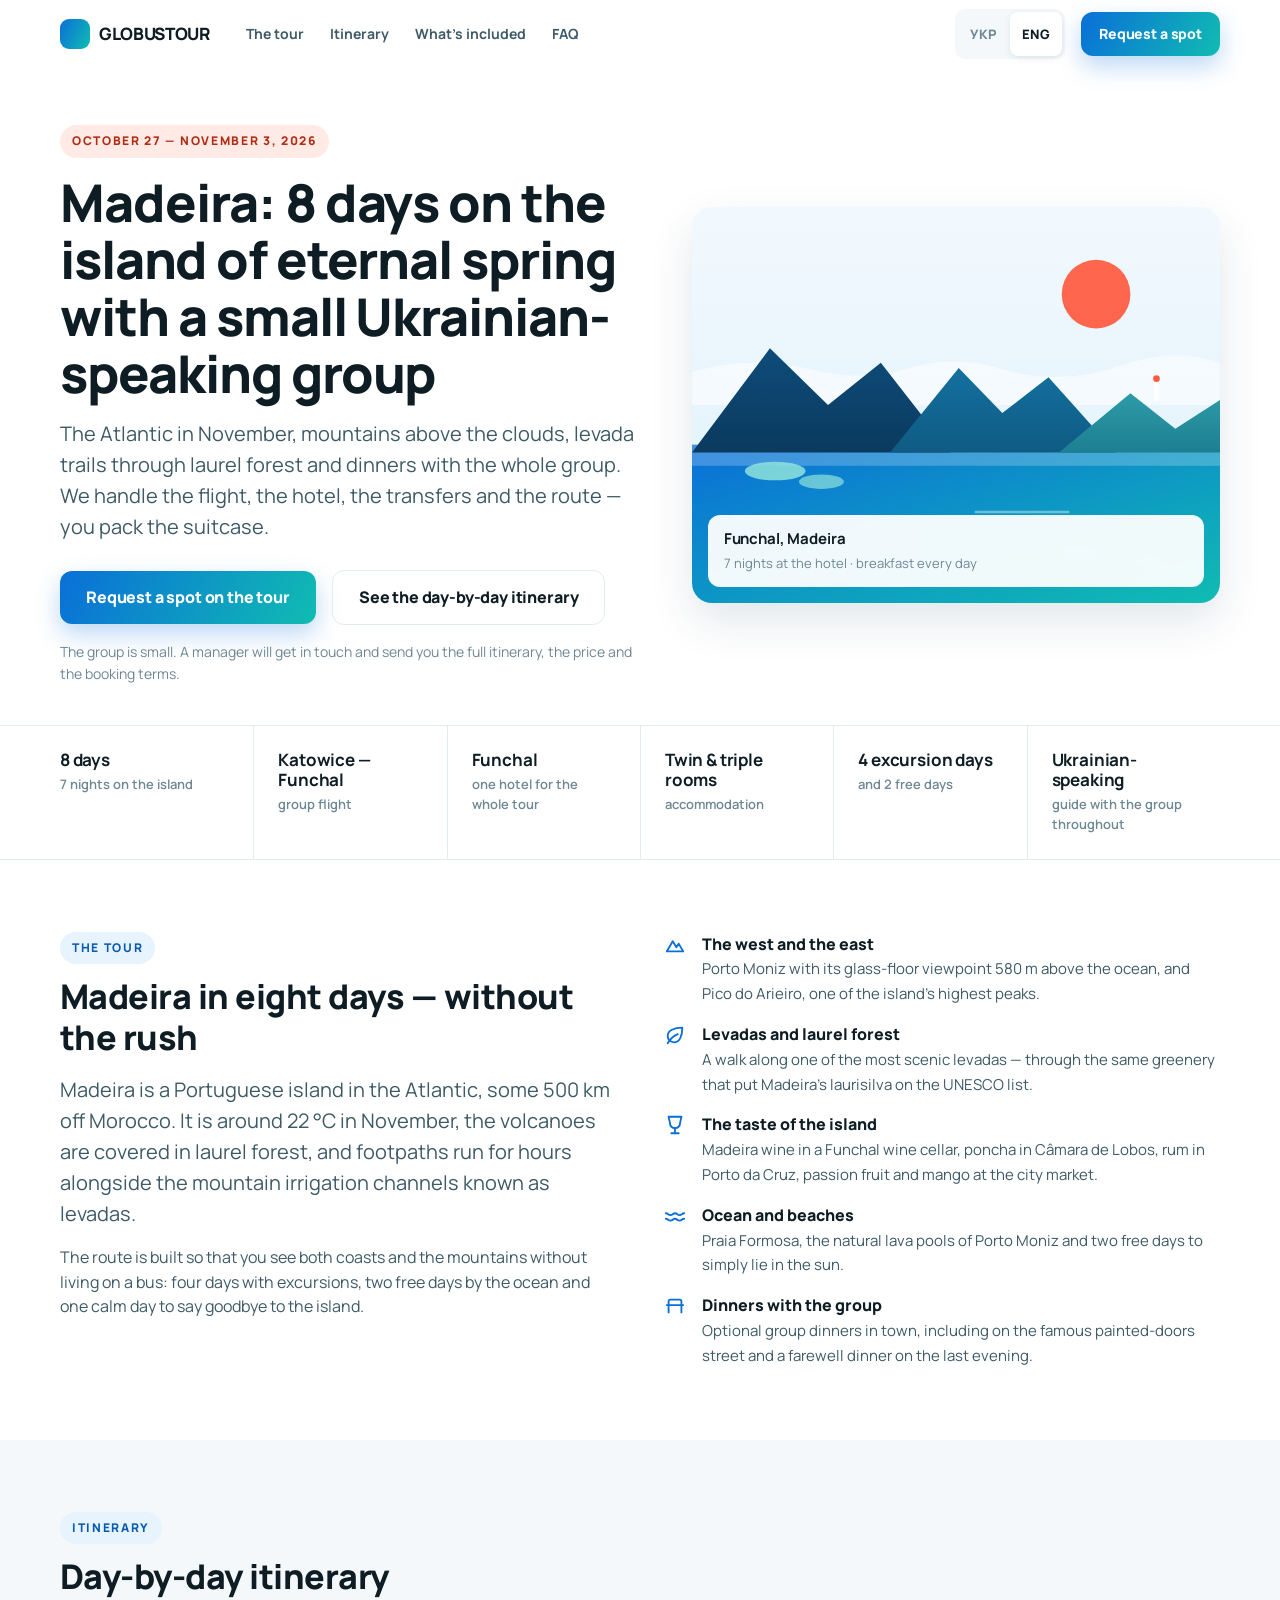
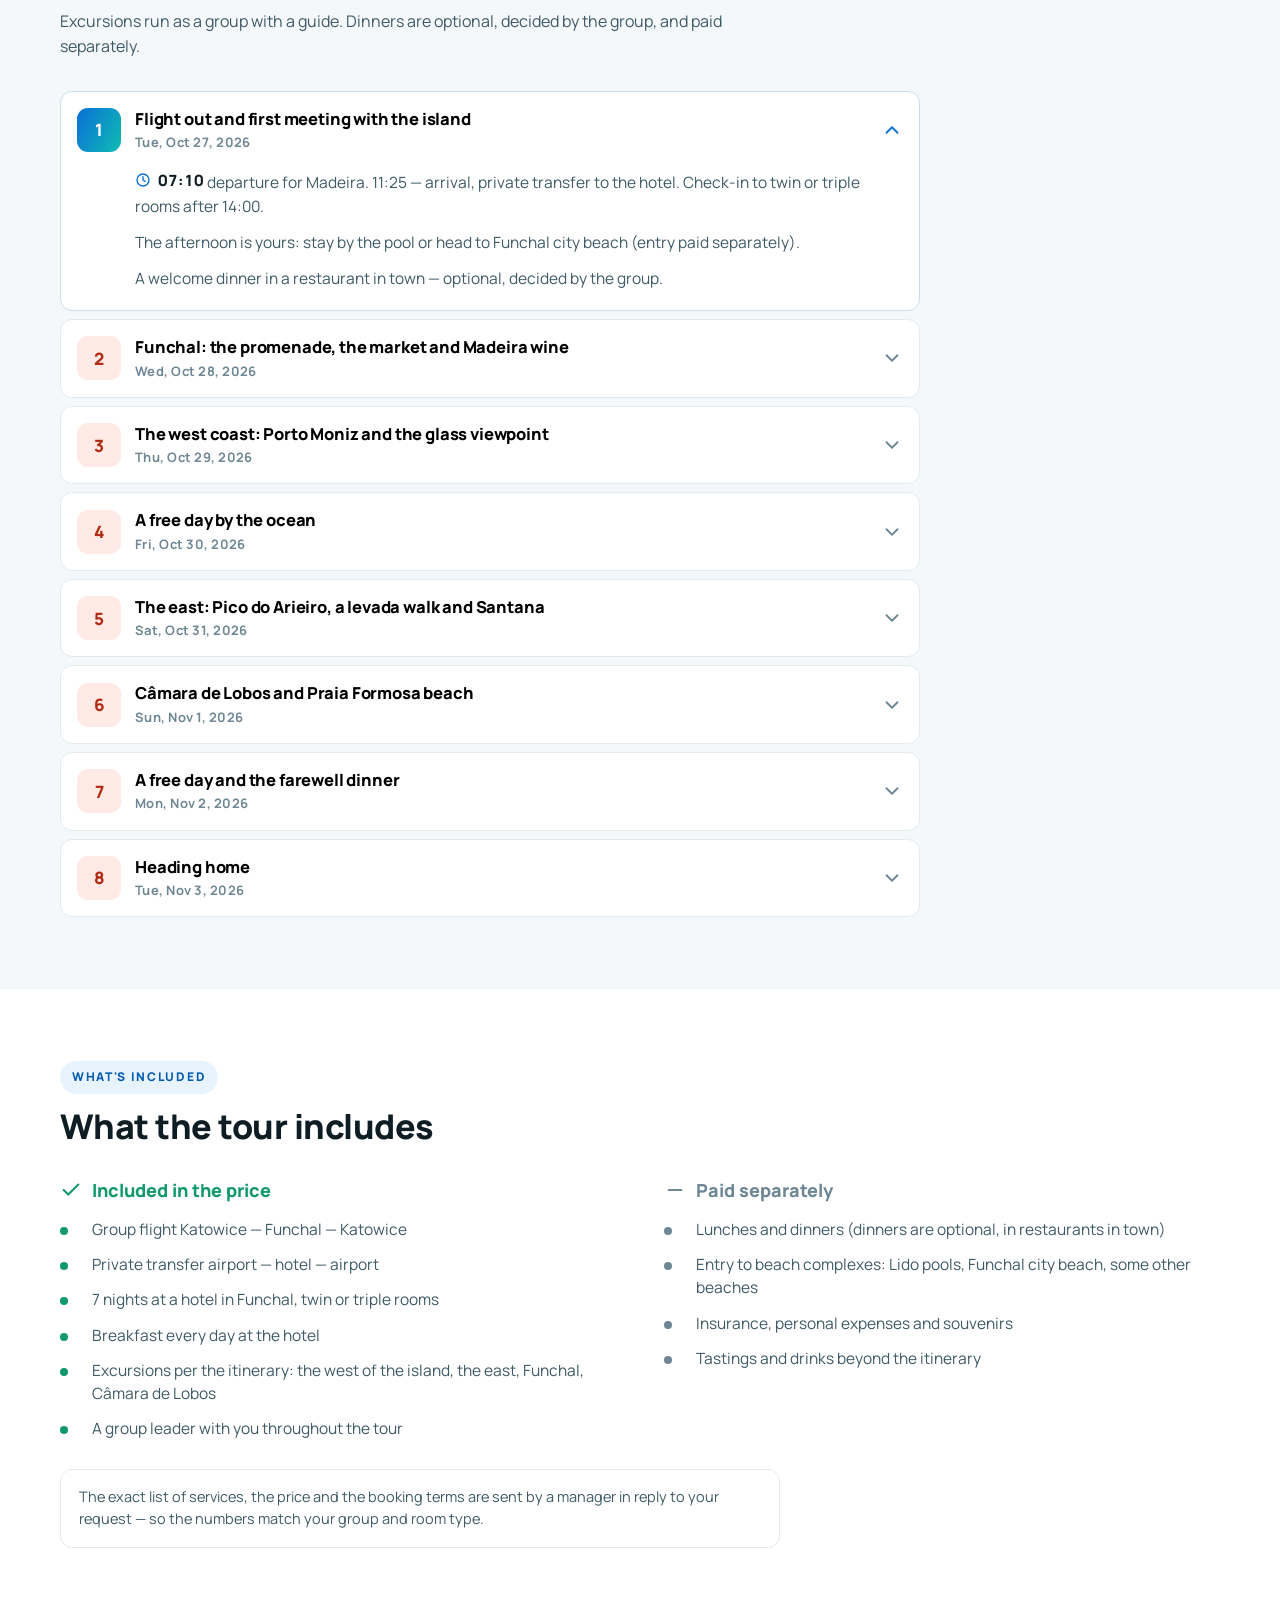
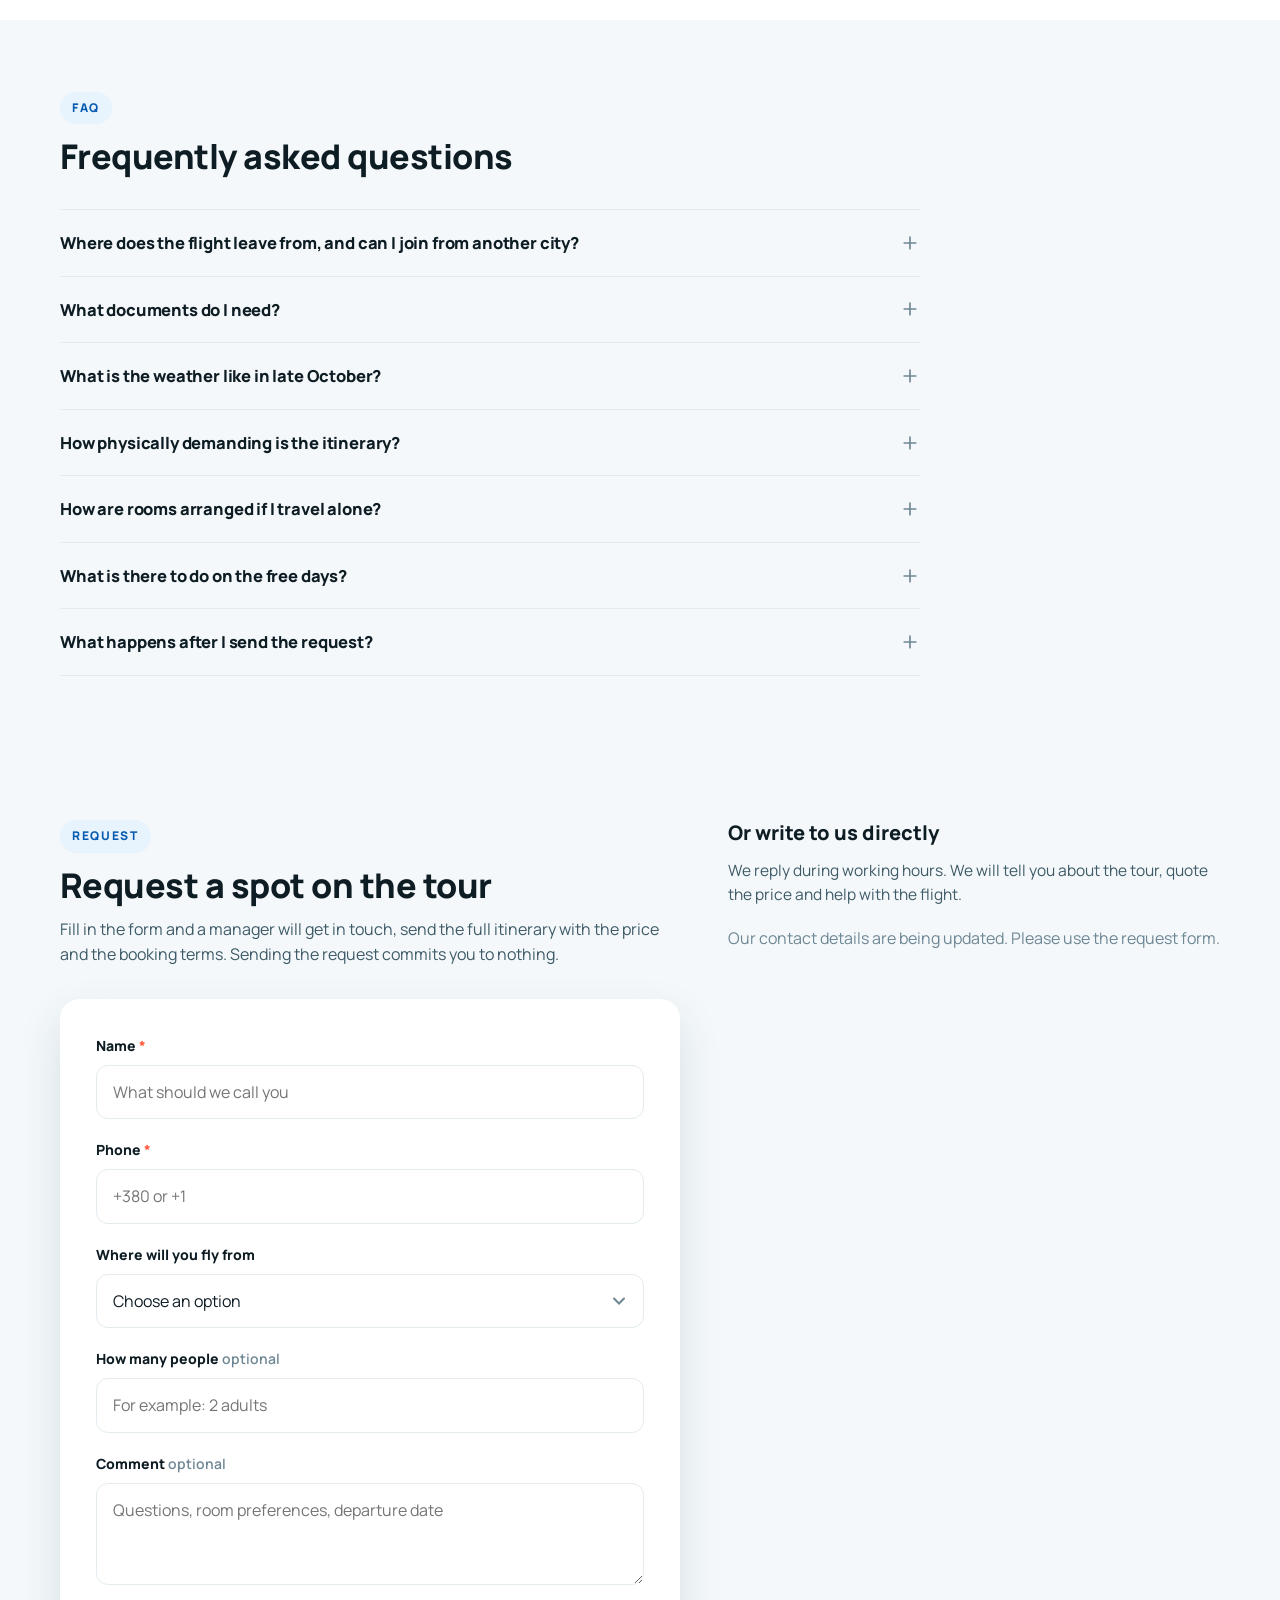
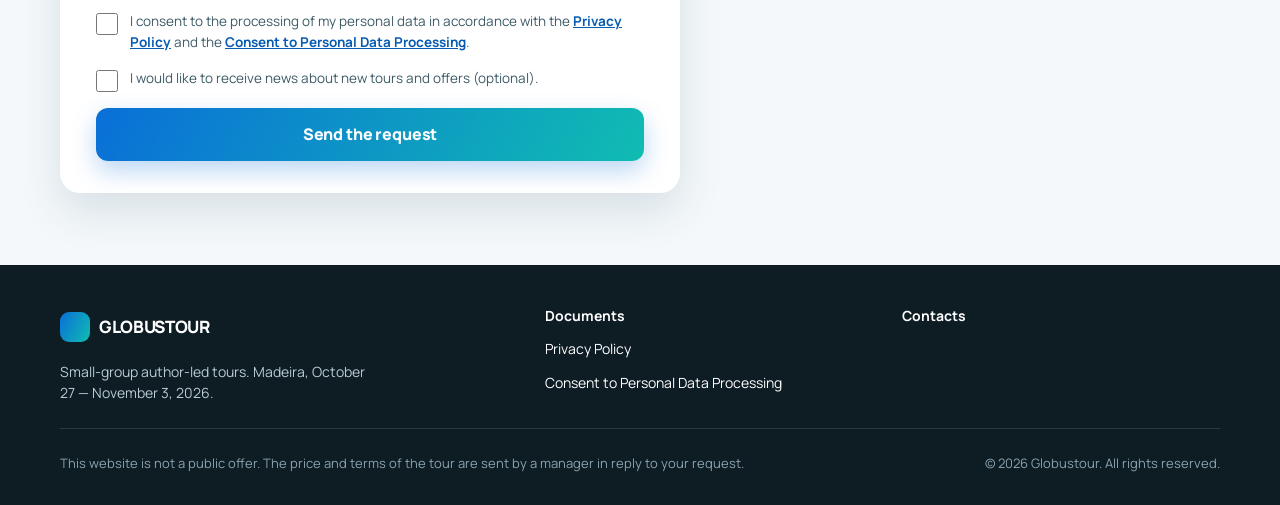
==== madeira/index.html @ 5fdd45e5 "Сайт авторського туру на Мадейру 27.10–03.11.2026 Двомовний лендинг (укр/англ) для аудиторії України" ====
<!DOCTYPE html>
<html lang="uk">
<head>
<meta charset="UTF-8">
<meta name="viewport" content="width=device-width, initial-scale=1, viewport-fit=cover">
<title>Авторський тур на Мадейру · 27 жовтня — 3 листопада 2026 · Globustour</title>
<meta name="description" id="metaDesc" content="Вісім днів на Мадейрі з невеликою українською групою: Фуншал, Порту-Моніш, Пік Арейро, левади, океан і дегустації. Виліт з Катовіце 27.10.2026.">
<link rel="icon" href="data:image/svg+xml,%3Csvg xmlns='http://www.w3.org/2000/svg' viewBox='0 0 32 32'%3E%3Cdefs%3E%3ClinearGradient id='g' x1='0' y1='0' x2='1' y2='1'%3E%3Cstop offset='0' stop-color='%230A6FD8'/%3E%3Cstop offset='1' stop-color='%2310BCB2'/%3E%3C/linearGradient%3E%3C/defs%3E%3Crect width='32' height='32' rx='9' fill='url(%23g)'/%3E%3C/svg%3E">
<meta name="theme-color" content="#FFFFFF">
<meta property="og:type" content="website">
<meta property="og:title" id="ogTitle" content="Авторський тур на Мадейру · 27 жовтня — 3 листопада 2026">
<meta property="og:description" id="ogDesc" content="Вісім днів на Мадейрі з невеликою українською групою. Виліт з Катовіце 27.10.2026.">
<link rel="alternate" hreflang="uk" href="./?lang=ua">
<link rel="alternate" hreflang="en" href="./?lang=en">
<link rel="preconnect" href="https://fonts.googleapis.com">
<link rel="preconnect" href="https://fonts.gstatic.com" crossorigin>
<link href="https://fonts.googleapis.com/css2?family=Manrope:wght@500;700;800&display=swap" rel="stylesheet">
<link rel="stylesheet" href="styles.css">
</head>
<body>

<!-- ======================= Шапка ======================= -->
<header class="hdr" id="hdr">
  <div class="wrap hdr__in">
    <a class="brand" href="#top"><span class="brand__mark" aria-hidden="true"></span>GLOBUSTOUR</a>
    <nav class="hdr__nav" aria-label="Розділи сторінки">
      <a href="#about"    data-i18n="nav.about">Про тур</a>
      <a href="#program"  data-i18n="nav.program">Програма</a>
      <a href="#includes" data-i18n="nav.includes">Що входить</a>
      <a href="#reviews"  data-i18n="nav.reviews" id="navReviews">Відгуки</a>
      <a href="#faq"      data-i18n="nav.faq">Питання</a>
    </nav>
    <span class="hdr__sp"></span>
    <div class="lang" role="group" aria-label="Мова / Language">
      <button type="button" data-lang="ua" aria-pressed="true">УКР</button>
      <button type="button" data-lang="en" aria-pressed="false">ENG</button>
    </div>
    <a class="btn btn--primary btn--sm" href="#form" data-i18n="navCta">Залишити заявку</a>
  </div>
</header>

<main id="top">

<!-- ======================= Перший екран ======================= -->
<section class="hero">
  <div class="wrap hero__grid">
    <div>
      <span class="eyebrow eyebrow--accent" data-i18n="heroBadge">27 жовтня — 3 листопада 2026</span>
      <h1 data-i18n="heroTitle">Мадейра: 8 днів на острові вічної весни з невеликою українською групою</h1>
      <p class="lead" data-i18n="heroLead">Океан у листопаді, гори над хмарами, левади в лавровому лісі й вечері всією групою.</p>
      <div class="hero__cta">
        <a class="btn btn--primary" href="#form" data-i18n="heroCta">Залишити заявку на тур</a>
        <a class="btn btn--ghost" href="#program" data-i18n="heroCta2">Подивитися програму по днях</a>
      </div>
      <p class="hero__note" data-i18n="heroNote">Група невелика.</p>
    </div>

    <figure class="card-art" id="heroArt">
      <!-- Ілюстрація узбережжя. Заміниться на фото, щойно у content.js
           впишете photos.hero -->
      <svg viewBox="0 0 800 600" role="img" aria-label="Узбережжя Мадейри">
        <defs>
          <linearGradient id="sky" x1="0" y1="0" x2="0" y2="1">
            <stop offset="0%"  stop-color="#F2F9FE"/><stop offset="100%" stop-color="#DDF0FA"/>
          </linearGradient>
          <linearGradient id="sea" x1="0" y1="0" x2="1" y2="1">
            <stop offset="0%"  stop-color="#0A6FD8"/><stop offset="100%" stop-color="#10BCB2"/>
          </linearGradient>
          <linearGradient id="cliffA" x1="0" y1="0" x2="0" y2="1">
            <stop offset="0%" stop-color="#0E4C7A"/><stop offset="100%" stop-color="#0B3A5E"/>
          </linearGradient>
          <linearGradient id="cliffB" x1="0" y1="0" x2="0" y2="1">
            <stop offset="0%" stop-color="#14709E"/><stop offset="100%" stop-color="#0F5B84"/>
          </linearGradient>
          <linearGradient id="cliffC" x1="0" y1="0" x2="0" y2="1">
            <stop offset="0%" stop-color="#2E9BA8"/><stop offset="100%" stop-color="#1D7F92"/>
          </linearGradient>
        </defs>

        <rect width="800" height="600" fill="url(#sky)"/>
        <circle cx="612" cy="132" r="52" fill="#FF5B3E" opacity=".92"/>

        <!-- шари хмар -->
        <path d="M0 250 q90 -26 180 -4 q80 20 150 -2 q70 -22 140 2 q90 26 180 -6 q80 -28 150 -4 V300 H0Z" fill="#FFFFFF" opacity=".55"/>

        <!-- океан -->
        <rect y="360" width="800" height="240" fill="url(#sea)"/>
        <path d="M0 360 q100 -14 200 0 q100 14 200 0 q100 -14 200 0 q100 14 200 0 V392 H0Z" fill="#FFFFFF" opacity=".22"/>
        <path d="M60 470 h120 M240 508 h96 M430 462 h140 M560 530 h150 M120 552 h110"
              stroke="#FFFFFF" stroke-opacity=".38" stroke-width="4" stroke-linecap="round"/>

        <!-- скелі -->
        <path d="M0 372 L118 214 L206 300 L286 236 L392 372 Z" fill="url(#cliffA)"/>
        <path d="M300 372 L404 244 L470 312 L540 258 L642 372 Z" fill="url(#cliffB)"/>
        <path d="M556 372 L664 282 L732 336 L800 292 L800 372 Z" fill="url(#cliffC)"/>

        <!-- лавові басейни біля берега -->
        <ellipse cx="126" cy="400" rx="46" ry="14" fill="#8FE3DC" opacity=".85"/>
        <ellipse cx="196" cy="416" rx="34" ry="11" fill="#8FE3DC" opacity=".7"/>
        <!-- маяк на мисі -->
        <rect x="700" y="264" width="7" height="30" rx="3" fill="#FFFFFF" opacity=".92"/>
        <circle cx="703.5" cy="260" r="5" fill="#FF5B3E"/>
      </svg>
      <figcaption class="card-art__tag">
        <b data-i18n="heroTagT">Фуншал, Мадейра</b>
        <span data-i18n="heroTagS">7 ночей у готелі · сніданки щодня</span>
      </figcaption>
    </figure>
  </div>

  <!-- смуга фактів -->
  <div class="facts">
    <div class="wrap facts__in" id="facts"></div>
  </div>
</section>

<!-- ======================= Про тур ======================= -->
<section class="section" id="about">
  <div class="wrap about__grid">
    <div>
      <span class="eyebrow" data-i18n="nav.about">Про тур</span>
      <h2 style="margin-top:12px" data-i18n="aboutTitle">Мадейра за вісім днів</h2>
      <p class="lead" style="margin-top:16px" data-i18n="aboutText1"></p>
      <p style="color:var(--ink-2)" data-i18n="aboutText2"></p>
    </div>
    <ul class="about__list" id="aboutPoints"></ul>
  </div>
</section>

<!-- ======================= Програма ======================= -->
<section class="section section--soft" id="program">
  <div class="wrap">
    <div class="sec-head">
      <span class="eyebrow" data-i18n="nav.program">Програма</span>
      <h2 data-i18n="programTitle">Програма по днях</h2>
      <p data-i18n="programLead"></p>
    </div>
    <div class="days" id="days"></div>
  </div>
</section>

<!-- ======================= Що входить ======================= -->
<section class="section" id="includes">
  <div class="wrap">
    <div class="sec-head">
      <span class="eyebrow" data-i18n="nav.includes">Що входить</span>
      <h2 data-i18n="inclTitle">Що входить у тур</h2>
    </div>
    <div class="incl">
      <div class="incl--yes">
        <h3>
          <svg viewBox="0 0 24 24" fill="none" stroke="currentColor" stroke-width="2.2" stroke-linecap="round" stroke-linejoin="round" aria-hidden="true"><path d="M20 6L9 17l-5-5"/></svg>
          <span data-i18n="inclYes">Входить у вартість</span>
        </h3>
        <ul id="inclYes"></ul>
      </div>
      <div class="incl--no">
        <h3>
          <svg viewBox="0 0 24 24" fill="none" stroke="currentColor" stroke-width="2.2" stroke-linecap="round" aria-hidden="true"><path d="M5 12h14"/></svg>
          <span data-i18n="inclNo">Оплачується окремо</span>
        </h3>
        <ul id="inclNo"></ul>
      </div>
    </div>
    <p class="incl__note" data-i18n="inclNote"></p>
  </div>
</section>

<!-- ======================= Автор туру ======================= -->
<section class="section section--soft" id="host" hidden>
  <div class="wrap">
    <div class="sec-head"><h2 data-i18n="hostTitle">Хто веде тур</h2></div>
    <div class="host">
      <div id="hostAva" class="host__ava" aria-hidden="true"></div>
      <div>
        <blockquote id="hostQuote"></blockquote>
        <cite id="hostWho"></cite>
      </div>
    </div>
  </div>
</section>

<!-- ======================= Відгуки ======================= -->
<section class="section" id="reviews" hidden>
  <div class="wrap">
    <div class="sec-head">
      <span class="eyebrow" data-i18n="nav.reviews">Відгуки</span>
      <h2 data-i18n="reviewsTitle">Що кажуть наші туристи</h2>
      <p data-i18n="reviewsLead"></p>
    </div>
    <div class="reviews" id="reviewsList"></div>
  </div>
</section>

<!-- ======================= FAQ ======================= -->
<section class="section section--soft" id="faq">
  <div class="wrap">
    <div class="sec-head">
      <span class="eyebrow" data-i18n="nav.faq">Питання</span>
      <h2 data-i18n="faqTitle">Часті питання</h2>
    </div>
    <div class="faq" id="faqList"></div>
  </div>
</section>

<!-- ======================= Форма заявки ======================= -->
<section class="section form-sec" id="form">
  <div class="wrap">
    <div>
      <div>
        <div class="sec-head">
          <span class="eyebrow" data-i18n="nav.form">Заявка</span>
          <h2 data-i18n="formTitle">Залишити заявку на тур</h2>
          <p data-i18n="formLead"></p>
        </div>

        <form class="form-card" id="leadForm" novalidate>
          <div class="form__state form__state--ok"  id="stOk"  role="status" aria-live="polite">
            <b data-i18n="okTitle"></b><span data-i18n="okText"></span>
          </div>
          <div class="form__state form__state--err" id="stErr" role="alert">
            <b data-i18n="errTitle"></b><span id="stErrText"></span>
          </div>

          <div id="formFields">
            <div class="field" data-field="name">
              <label for="fName"><span data-i18n="fName">Ім'я</span> <span class="req">*</span></label>
              <input id="fName" name="name" type="text" autocomplete="name" required>
              <p class="field__err" data-err="name"></p>
            </div>

            <div class="field" data-field="phone">
              <label for="fPhone"><span data-i18n="fPhone">Телефон</span> <span class="req">*</span></label>
              <input id="fPhone" name="phone" type="tel" inputmode="tel" autocomplete="tel" required>
              <p class="field__err" data-err="phone"></p>
            </div>

            <div class="field" data-field="from">
              <label for="fFrom"><span data-i18n="fFrom">Звідки плануєте летіти</span></label>
              <select id="fFrom" name="from"></select>
            </div>

            <div class="field" data-field="people">
              <label for="fPeople"><span data-i18n="fPeople">Скільки осіб</span> <span class="muted" style="font-weight:600" data-i18n="fOptional"></span></label>
              <input id="fPeople" name="people" type="text" autocomplete="off">
            </div>

            <div class="field" data-field="note">
              <label for="fNote"><span data-i18n="fNote">Коментар</span> <span class="muted" style="font-weight:600" data-i18n="fOptional"></span></label>
              <textarea id="fNote" name="note" rows="3"></textarea>
            </div>

            <label class="check" id="consentWrap" for="fConsent">
              <input id="fConsent" name="consent" type="checkbox">
              <span id="consentText"></span>
            </label>
            <p class="field__err" data-err="consent" style="margin:-8px 0 16px 34px"></p>

            <label class="check" for="fMarketing">
              <input id="fMarketing" name="marketing" type="checkbox">
              <span data-i18n="fMarketing"></span>
            </label>
          </div>

          <button class="btn btn--primary btn--block" type="submit" id="submitBtn" data-i18n="fSubmit">Надіслати заявку</button>
        </form>
      </div>

      <aside class="form-side">
        <h3 data-i18n="contactsTitle">Або напишіть напряму</h3>
        <p data-i18n="contactsLead"></p>
        <ul class="contact-list" id="contacts"></ul>
      </aside>
    </div>
  </div>
</section>

</main>

<!-- Панель заявки: з'являється на мобільному після першого екрана -->
<div class="cta-bar" id="ctaBar">
  <a class="btn btn--primary btn--block" href="#form" data-i18n="navCta">Залишити заявку</a>
</div>

<!-- ======================= Підвал ======================= -->
<footer class="ftr">
  <div class="wrap">
    <div class="ftr__top">
      <div>
        <a class="brand" href="#top"><span class="brand__mark" aria-hidden="true"></span>GLOBUSTOUR</a>
        <p style="margin-top:12px;max-width:34ch" data-i18n="ftrAbout"></p>
      </div>
      <div>
        <b style="display:block;color:#fff;margin-bottom:12px" data-i18n="ftrDocs">Документи</b>
        <ul class="ftr__links">
          <li><a href="privacy.html" data-i18n="ftrPrivacy">Політика конфіденційності</a></li>
          <li><a href="consent.html" data-i18n="ftrConsent">Згода на обробку персональних даних</a></li>
        </ul>
      </div>
      <div>
        <b style="display:block;color:#fff;margin-bottom:12px" data-i18n="ftrContacts">Контакти</b>
        <ul class="ftr__links" id="ftrContacts"></ul>
      </div>
    </div>
    <div class="ftr__bottom">
      <span data-i18n="ftrNote"></span>
      <span>© <span id="year">2026</span> Globustour. <span data-i18n="ftrRights"></span></span>
    </div>
  </div>
</footer>

<script src="content.js"></script>
<script src="app.js"></script>
</body>
</html>
---- madeira/styles.css ----
/* ==========================================================================
   Globustour — авторський тур на Мадейру. Дизайн-система.
   Один шрифт, один фірмовий градієнт, радіус 12px, відступи кратні 8.
   ========================================================================== */

:root{
  /* Палітра */
  --ink:      #0E1C24;
  --ink-2:    #3D5A66;
  --muted:    #6E8794;
  --line:     #E3EBEF;
  --surface:  #FFFFFF;
  --soft:     #F4F8FA;

  /* Фірмовий градієнт: Атлантика → бірюза */
  --brand-1:  #0A6FD8;
  --brand-2:  #10BCB2;
  --brand-ink:#075BB0;
  --brand-soft:#E7F3FD;
  --grad: linear-gradient(118deg, var(--brand-1) 0%, var(--brand-2) 100%);

  /* Єдиний теплий акцент — дати, номери днів */
  --accent:     #FF5B3E;
  --accent-soft:#FFEAE5;

  /* Семантика */
  --ok:    #12996B;
  --ok-bg: #E4F6EE;
  --err:   #D8382A;
  --err-bg:#FDECEA;

  --r: 12px;
  --shadow: 0 18px 44px rgba(10, 60, 90, .12);

  --page: 1200px;
  --text: 720px;
}

*{ box-sizing:border-box; margin:0; padding:0 }

html{ scroll-behavior:smooth; scroll-padding-top:80px; -webkit-text-size-adjust:100% }

body{
  font-family:'Manrope', -apple-system, BlinkMacSystemFont, 'Segoe UI', Roboto, Helvetica, Arial, sans-serif;
  font-size:16px; line-height:1.55; color:var(--ink);
  background:var(--surface);
  -webkit-font-smoothing:antialiased;
  overflow-x:hidden;
}

img,svg{ max-width:100%; display:block }
a{ color:var(--brand-ink); text-decoration:none }
a:hover{ text-decoration:underline }

:focus-visible{ outline:3px solid var(--brand-1); outline-offset:2px; border-radius:6px }

.wrap{ width:100%; max-width:var(--page); margin:0 auto; padding:0 20px }
.narrow{ max-width:var(--text) }

.section{ padding:56px 0 }
.section--soft{ background:var(--soft) }

.eyebrow{
  display:inline-block; font-size:12px; font-weight:800; letter-spacing:.14em;
  text-transform:uppercase; color:var(--brand-ink);
  background:var(--brand-soft); padding:7px 12px; border-radius:999px;
}
.eyebrow--accent{ color:#B02C15; background:var(--accent-soft) }

h1{ font-size:34px; line-height:1.1; letter-spacing:-.02em; font-weight:800 }
h2{ font-size:26px; line-height:1.2; letter-spacing:-.015em; font-weight:800 }
h3{ font-size:20px; line-height:1.3; font-weight:800 }
.lead{ font-size:18px; color:var(--ink-2); line-height:1.55 }
.muted{ color:var(--muted) }
p + p{ margin-top:16px }

.sec-head{ max-width:var(--text); margin-bottom:32px }
.sec-head h2{ margin-top:12px }
.sec-head p{ margin-top:12px; color:var(--ink-2) }

/* ---------- Кнопки: натискання має бути приємним ---------- */
.btn{
  display:inline-flex; align-items:center; justify-content:center; gap:8px;
  min-height:52px; padding:14px 26px;
  font:inherit; font-size:16px; font-weight:800; letter-spacing:-.01em;
  border:none; border-radius:var(--r); cursor:pointer;
  transition:transform .16s cubic-bezier(.2,.9,.3,1.4), box-shadow .16s ease, background .16s ease, color .16s ease;
  text-decoration:none; text-align:center;
}
.btn:hover{ text-decoration:none }
.btn--primary{ background:var(--grad); color:#fff; box-shadow:0 10px 24px rgba(10,111,216,.28) }
.btn--primary:hover{ transform:translateY(-2px); box-shadow:0 14px 30px rgba(10,111,216,.34) }
.btn--primary:active{ transform:scale(.96) translateY(0); box-shadow:0 6px 14px rgba(10,111,216,.24) }
.btn--ghost{ background:transparent; color:var(--ink); border:1.5px solid var(--line) }
.btn--ghost:hover{ border-color:var(--brand-1); color:var(--brand-ink) }
.btn--ghost:active{ transform:scale(.96) }
.btn--sm{ min-height:44px; padding:10px 18px; font-size:14px }
.btn[disabled]{ opacity:.6; cursor:not-allowed; transform:none !important; box-shadow:none }
.btn--block{ width:100% }

/* ---------- Шапка ---------- */
.hdr{
  position:sticky; top:0; z-index:50;
  background:rgba(255,255,255,.82);
  -webkit-backdrop-filter:saturate(180%) blur(14px);
  backdrop-filter:saturate(180%) blur(14px);
  border-bottom:1px solid transparent; transition:border-color .2s ease;
}
.hdr.is-stuck{ border-bottom-color:var(--line) }
.hdr__in{ display:flex; align-items:center; gap:16px; height:68px }
.brand{ display:flex; align-items:center; gap:9px; min-height:44px; font-weight:900; letter-spacing:-.02em; font-size:17px; color:var(--ink) }
.brand:hover{ text-decoration:none }
.brand__mark{ width:30px; height:30px; border-radius:9px; background:var(--grad); flex:none }
.hdr__nav{ display:none; gap:26px; margin-left:20px }
.hdr__nav a{ font-size:14px; font-weight:700; color:var(--ink-2) }
.hdr__nav a:hover{ color:var(--brand-ink); text-decoration:none }
.hdr__sp{ flex:1 }

.lang{ display:flex; gap:2px; background:var(--soft); border-radius:10px; padding:3px; flex:none }
.lang button{
  font:inherit; font-size:13px; font-weight:800; letter-spacing:.02em;
  border:none; background:none; color:var(--muted);
  padding:8px 12px; min-height:44px; border-radius:8px; cursor:pointer;
  transition:transform .16s cubic-bezier(.2,.9,.3,1.4), background .15s, color .15s;
}
.lang button:active{ transform:scale(.94) }
.lang button[aria-pressed="true"]{ background:#fff; color:var(--ink); box-shadow:0 2px 6px rgba(10,60,90,.10) }
.hdr .btn{ display:none }

/* ---------- Перший екран ---------- */
.hero{ padding:36px 0 8px; position:relative }
.hero__grid{ display:grid; gap:32px }
.hero h1{ margin-top:16px }
.hero .lead{ margin-top:16px }
.hero__cta{ margin-top:28px; display:flex; flex-direction:column; gap:12px }
.hero__note{ margin-top:16px; font-size:14px; color:var(--muted) }

.card-art{
  position:relative; border-radius:20px; overflow:hidden;
  background:var(--soft); box-shadow:var(--shadow); aspect-ratio:4/3;
}
.card-art svg,.card-art img{ width:100%; height:100%; object-fit:cover; display:block }
.card-art__tag{
  position:absolute; left:16px; bottom:16px; right:16px;
  background:rgba(255,255,255,.94); border-radius:var(--r); padding:12px 16px;
  -webkit-backdrop-filter:blur(8px); backdrop-filter:blur(8px);
}
.card-art__tag b{ display:block; font-size:15px; letter-spacing:-.01em }
.card-art__tag span{ font-size:13px; color:var(--muted) }

/* ---------- Смуга фактів ---------- */
.facts{ border-top:1px solid var(--line); border-bottom:1px solid var(--line); margin-top:40px }
.facts__in{ display:grid; grid-template-columns:repeat(2,1fr) }
.fact{ padding:20px 0 20px 0 }
.fact:nth-child(odd){ padding-right:16px }
.fact:nth-child(even){ padding-left:16px; border-left:1px solid var(--line) }
.fact b{ display:block; font-size:19px; letter-spacing:-.01em; line-height:1.2 }
.fact span{ display:block; margin-top:4px; font-size:13px; color:var(--muted); font-weight:600 }

/* ---------- Про тур ---------- */
.about__grid{ display:grid; gap:32px }
.about__list{ list-style:none; display:grid; gap:16px }
.about__list li{ display:grid; grid-template-columns:26px 1fr; gap:12px; align-items:start; font-size:16px }
.about__list svg{ width:22px; height:22px; margin-top:2px; color:var(--brand-1); flex:none }
.about__list b{ display:block; font-weight:800 }
.about__list span{ color:var(--ink-2); font-size:15px }

/* ---------- Програма ---------- */
.days{ display:grid; gap:8px; max-width:860px }
.day{ border:1px solid var(--line); border-radius:var(--r); background:#fff; overflow:hidden; transition:border-color .18s ease }
.day.is-open{ border-color:#C9DEEC }
.day__btn{
  width:100%; display:grid; grid-template-columns:44px 1fr 22px; gap:14px; align-items:center;
  text-align:left; font:inherit; background:none; border:none; cursor:pointer;
  padding:16px; min-height:72px;
  transition:transform .16s cubic-bezier(.2,.9,.3,1.4), background .15s ease;
}
.day__btn:hover{ background:var(--soft) }
.day__btn:active{ transform:scale(.985) }
.day__no{
  width:44px; height:44px; border-radius:11px; background:var(--accent-soft); color:#B02C15;
  display:grid; place-items:center; font-weight:900; font-size:17px; line-height:1;
}
.day.is-open .day__no{ background:var(--grad); color:#fff }
.day__ttl b{ display:block; font-size:16.5px; font-weight:800; letter-spacing:-.01em; line-height:1.3 }
.day__ttl span{ display:block; margin-top:3px; font-size:13px; color:var(--muted); font-weight:700; letter-spacing:.02em }
.day__chev{ width:22px; height:22px; color:var(--muted); transition:transform .22s ease }
.day.is-open .day__chev{ transform:rotate(180deg); color:var(--brand-1) }
.day__body{ display:none; padding:0 16px 20px 74px }
.day.is-open .day__body{ display:block }
.day__body p{ color:var(--ink-2); font-size:15.5px }
.day__body p + p{ margin-top:12px }
.day__time{ display:inline-flex; align-items:center; gap:7px; font-weight:800; color:var(--ink); font-variant-numeric:tabular-nums }
.day__time svg{ width:16px; height:16px; color:var(--brand-1) }

/* ---------- Що входить ---------- */
.incl{ display:grid; gap:32px }
.incl h3{ display:flex; align-items:center; gap:10px; margin-bottom:16px; font-size:18px }
.incl h3 svg{ width:22px; height:22px; flex:none }
.incl ul{ list-style:none; display:grid; gap:12px }
.incl li{ display:grid; grid-template-columns:20px 1fr; gap:12px; font-size:15.5px; color:var(--ink-2); line-height:1.5 }
.incl li i{ width:8px; height:8px; border-radius:50%; margin-top:9px; display:block }
.incl--yes li i{ background:var(--ok) }
.incl--no li i{ background:var(--muted) }
.incl--yes h3{ color:var(--ok) }
.incl--no h3{ color:var(--muted) }
.incl__note{ margin-top:28px; padding:16px 18px; background:#fff; border:1px solid var(--line); border-radius:var(--r); font-size:14.5px; color:var(--ink-2); max-width:var(--text) }

/* ---------- Автор туру ---------- */
.host{ display:grid; gap:24px; align-items:center }
.host__ava{ width:120px; height:120px; border-radius:50%; background:var(--grad); flex:none; object-fit:cover }
.host blockquote{ font-size:19px; line-height:1.5; letter-spacing:-.01em; color:var(--ink) }
.host cite{ display:block; margin-top:16px; font-style:normal; font-size:14px; color:var(--muted); font-weight:700 }

/* ---------- Відгуки ---------- */
.reviews{ display:grid; gap:16px }
.review{ background:#fff; border:1px solid var(--line); border-radius:var(--r); padding:24px }
.review p{ font-size:16px; line-height:1.55; color:var(--ink) }
.review footer{ margin-top:16px; display:flex; align-items:center; gap:12px }
.review__ava{ width:40px; height:40px; border-radius:50%; background:var(--brand-soft); color:var(--brand-ink); display:grid; place-items:center; font-weight:900; font-size:15px; flex:none; object-fit:cover }
.review__who b{ display:block; font-size:14.5px }
.review__who span{ font-size:13px; color:var(--muted) }

/* ---------- FAQ ---------- */
.faq{ max-width:860px; display:grid; gap:0 }
.faq__item{ border-bottom:1px solid var(--line) }
.faq__item:first-child{ border-top:1px solid var(--line) }
.faq__btn{
  width:100%; display:flex; align-items:center; gap:16px; justify-content:space-between;
  text-align:left; font:inherit; font-size:16.5px; font-weight:800; letter-spacing:-.01em;
  background:none; border:none; cursor:pointer; padding:20px 0; min-height:64px; color:var(--ink);
  transition:transform .16s cubic-bezier(.2,.9,.3,1.4), color .15s ease;
}
.faq__btn:hover{ color:var(--brand-ink) }
.faq__btn:active{ transform:scale(.99) }
.faq__btn svg{ width:20px; height:20px; flex:none; color:var(--muted); transition:transform .22s ease }
.faq__item.is-open .faq__btn svg{ transform:rotate(45deg); color:var(--brand-1) }
.faq__body{ display:none; padding:0 0 20px; color:var(--ink-2); font-size:15.5px; max-width:var(--text) }
.faq__item.is-open .faq__body{ display:block }

/* ---------- Форма ---------- */
.form-sec{ background:var(--soft) }
.form-card{ background:#fff; border-radius:20px; padding:28px 20px; box-shadow:var(--shadow); max-width:620px }
.field{ margin-bottom:20px }
.field label{ display:block; font-size:14px; font-weight:800; margin-bottom:8px; color:var(--ink) }
.field label .req{ color:var(--accent) }
.field input,.field select,.field textarea{
  width:100%; font:inherit; font-size:16px; color:var(--ink);
  padding:14px 16px; min-height:52px;
  border:1.5px solid var(--line); border-radius:var(--r); background:#fff;
  transition:border-color .15s ease, box-shadow .15s ease;
}
.field textarea{ min-height:96px; resize:vertical; line-height:1.5 }
.field select{ appearance:none; background-image:url("data:image/svg+xml;charset=utf-8,%3Csvg xmlns='http://www.w3.org/2000/svg' viewBox='0 0 24 24' fill='none' stroke='%236E8794' stroke-width='2.5' stroke-linecap='round'%3E%3Cpath d='M6 9l6 6 6-6'/%3E%3C/svg%3E"); background-repeat:no-repeat; background-position:right 14px center; background-size:20px; padding-right:44px }
.field input:focus,.field select:focus,.field textarea:focus{ outline:none; border-color:var(--brand-1); box-shadow:0 0 0 4px rgba(10,111,216,.14) }
.field.has-error input,.field.has-error select,.field.has-error textarea{ border-color:var(--err); background:var(--err-bg) }
.field__err{ display:none; margin-top:8px; font-size:13.5px; font-weight:700; color:var(--err) }
.field.has-error .field__err{ display:block }
.field__hint{ margin-top:8px; font-size:13px; color:var(--muted) }

.check{ display:grid; grid-template-columns:22px 1fr; gap:12px; align-items:start; margin-bottom:16px; cursor:pointer }
.check input{ width:22px; height:22px; margin-top:2px; accent-color:var(--brand-1); cursor:pointer; flex:none }
.check span{ font-size:13.5px; line-height:1.5; color:var(--ink-2) }
.check a{ font-weight:700; text-decoration:underline }
.check.has-error span{ color:var(--err) }

.form__state{ display:none; border-radius:var(--r); padding:18px 20px; margin-bottom:20px; font-size:15px; line-height:1.5 }
.form__state.is-on{ display:block }
.form__state--ok{ background:var(--ok-bg); color:#0B6B4B; border:1px solid #B9E5D2 }
.form__state--err{ background:var(--err-bg); color:#9E2418; border:1px solid #F5C4BE }
.form__state b{ display:block; margin-bottom:4px; font-size:16px }

.form-side{ margin-top:32px }
.form-side h3{ margin-bottom:12px }
.form-side p{ color:var(--ink-2); font-size:15.5px }
.contact-list{ list-style:none; margin-top:20px; display:grid; gap:12px }
.contact-list a{ display:inline-flex; align-items:center; gap:10px; min-height:44px; font-weight:700; font-size:15.5px; color:var(--ink) }
.contact-list svg{ width:20px; height:20px; color:var(--brand-1); flex:none }

/* ---------- Підвал ---------- */
.ftr{ background:var(--ink); color:#B8CBD5; padding:40px 0 32px; font-size:14px }
.ftr a{ color:#fff }
.ftr__top{ display:grid; gap:24px; padding-bottom:24px; border-bottom:1px solid rgba(255,255,255,.12) }
.ftr .brand{ color:#fff }
.ftr__links{ list-style:none; display:grid; gap:10px }
.ftr__links a{ display:inline-block; min-height:24px }
.ftr__bottom{ padding-top:24px; display:grid; gap:8px; font-size:13px; color:#8AA3B0 }

/* ---------- Юридичні сторінки ---------- */
.doc{ padding:40px 0 64px }
.doc h1{ font-size:28px; margin-bottom:8px }
.doc h2{ font-size:19px; margin:32px 0 12px }
.doc p,.doc li{ color:var(--ink-2); font-size:15.5px }
.doc ul,.doc ol{ margin:12px 0 12px 22px; display:grid; gap:8px }
.doc__date{ font-size:13px; color:var(--muted); font-weight:700 }
.doc__back{ display:inline-flex; align-items:center; gap:8px; min-height:44px; font-weight:700; margin-bottom:24px }

.todo{ background:var(--accent-soft); border:1px dashed var(--accent); border-radius:var(--r); padding:16px 18px; color:#8C2410; font-size:14.5px; margin:16px 0 }
.todo b{ display:block; margin-bottom:4px }

/* ---------- Мобільна панель заявки ---------- */
.cta-bar{
  position:fixed; left:0; right:0; bottom:0; z-index:60;
  padding:12px 20px calc(12px + env(safe-area-inset-bottom));
  background:rgba(255,255,255,.92);
  -webkit-backdrop-filter:saturate(180%) blur(14px); backdrop-filter:saturate(180%) blur(14px);
  border-top:1px solid var(--line);
  transform:translateY(110%); transition:transform .24s cubic-bezier(.2,.9,.3,1.1);
}
.cta-bar.is-on{ transform:translateY(0) }
body.has-cta-bar{ padding-bottom:84px }

[hidden]{ display:none !important }
.sr{ position:absolute; width:1px; height:1px; overflow:hidden; clip:rect(0 0 0 0); white-space:nowrap }

/* ==========================================================================
   Планшет і десктоп
   ========================================================================== */
@media (min-width:720px){
  .section{ padding:72px 0 }
  h1{ font-size:52px }
  h2{ font-size:34px }
  .lead{ font-size:20px }
  .hero{ padding:56px 0 0 }
  .hero__grid{ grid-template-columns:1.05fr .95fr; gap:48px; align-items:center }
  .hero__cta{ flex-direction:row; align-items:center; gap:16px }
  .facts__in{ grid-template-columns:repeat(3,1fr) }
  .fact{ padding:24px 24px 24px 0 }
  .fact:nth-child(odd),.fact:nth-child(even){ padding-left:24px; padding-right:24px; border-left:1px solid var(--line) }
  .fact:first-child{ padding-left:0; border-left:none }
  .about__grid{ grid-template-columns:1fr 1fr; gap:48px; align-items:start }
  .incl{ grid-template-columns:1fr 1fr; gap:48px }
  .host{ grid-template-columns:120px 1fr; gap:32px }
  .reviews{ grid-template-columns:repeat(2,1fr); gap:24px }
  .form-card{ padding:36px 36px 32px }
  .form-sec .wrap > div{ display:grid; grid-template-columns:620px 1fr; gap:48px; align-items:start }
  .form-side{ margin-top:0 }
  .ftr__top{ grid-template-columns:1.4fr 1fr 1fr; gap:40px }
  .ftr__bottom{ grid-template-columns:1fr auto }
  .day__body{ padding-left:74px; padding-right:32px }
  .doc h1{ font-size:38px }
}

@media (min-width:720px){
  .cta-bar{ display:none }
  body.has-cta-bar{ padding-bottom:0 }
}

@media (min-width:980px){
  .hdr__nav{ display:flex }
  .hdr .btn{ display:inline-flex }
  .facts__in{ grid-template-columns:repeat(6,1fr) }
  .fact b{ font-size:17px }
}

@media (prefers-reduced-motion:reduce){
  *{ animation:none !important; transition:none !important }
  html{ scroll-behavior:auto }
}
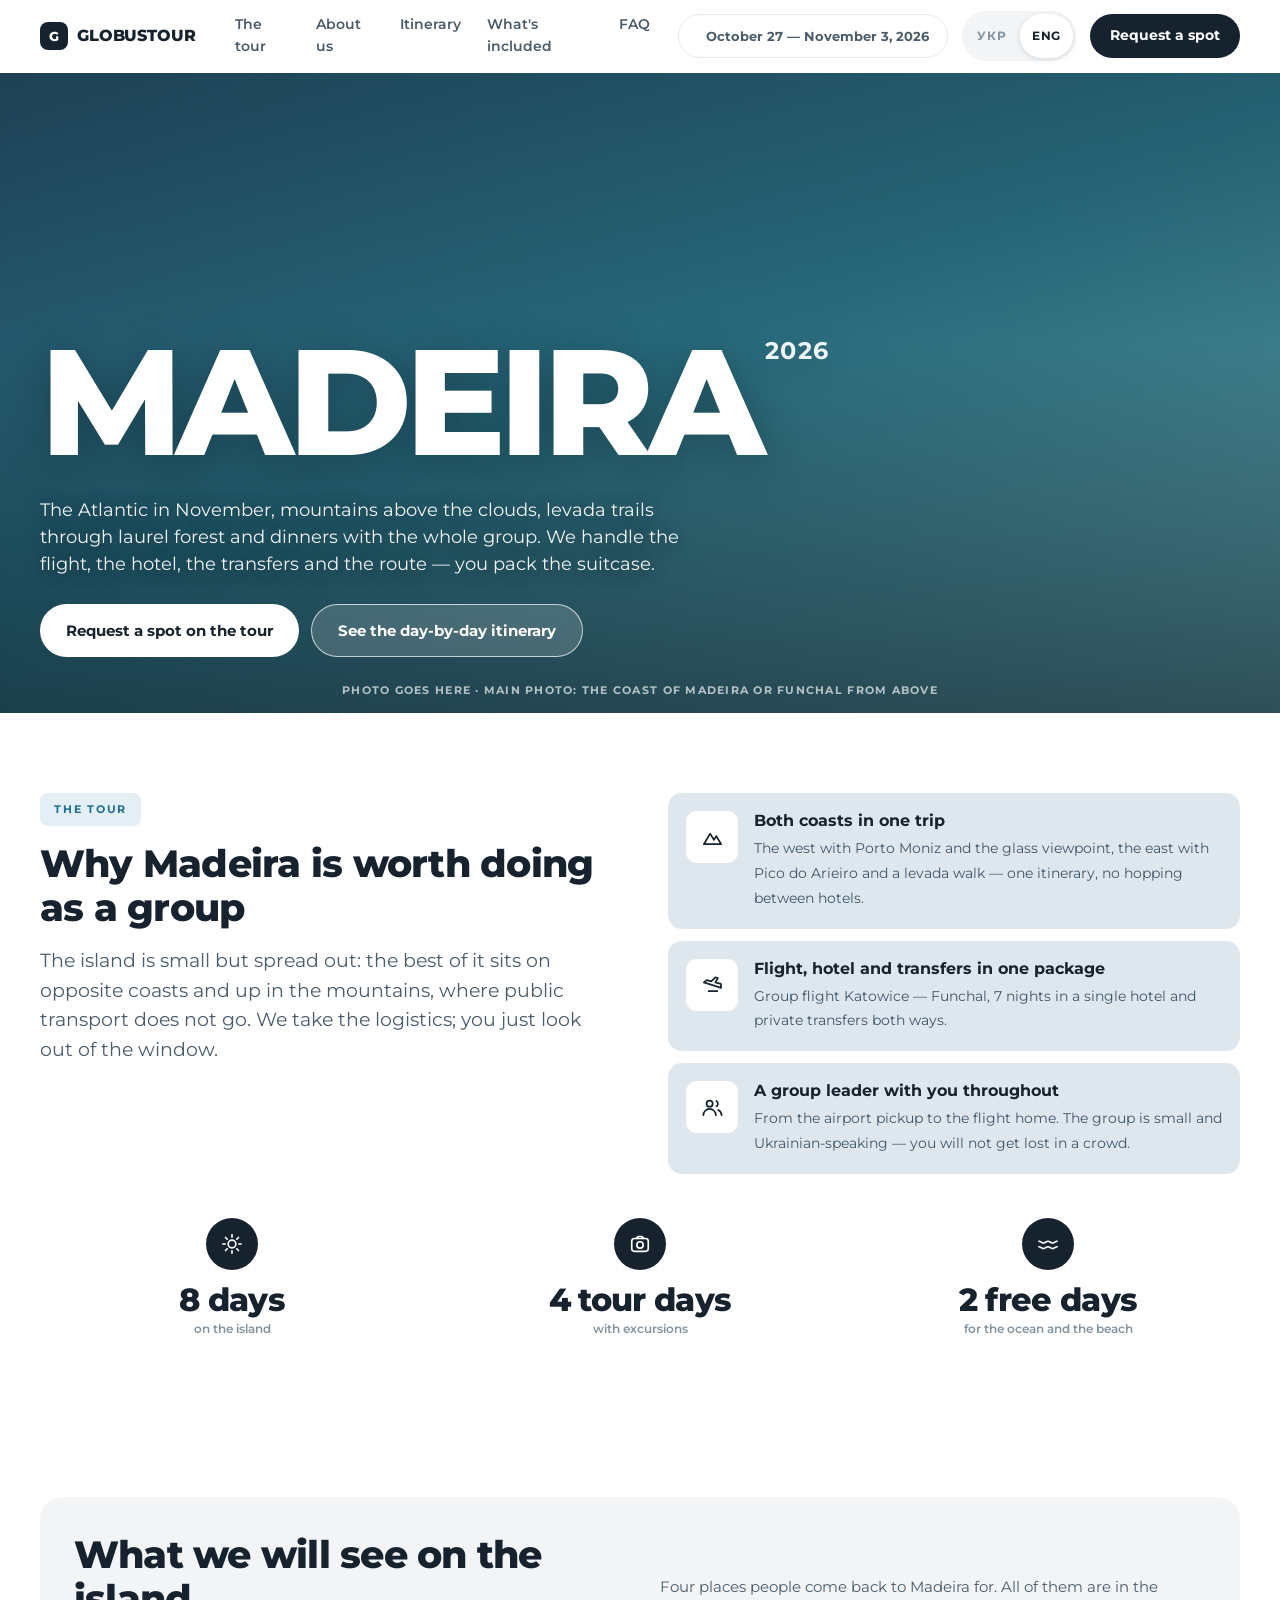
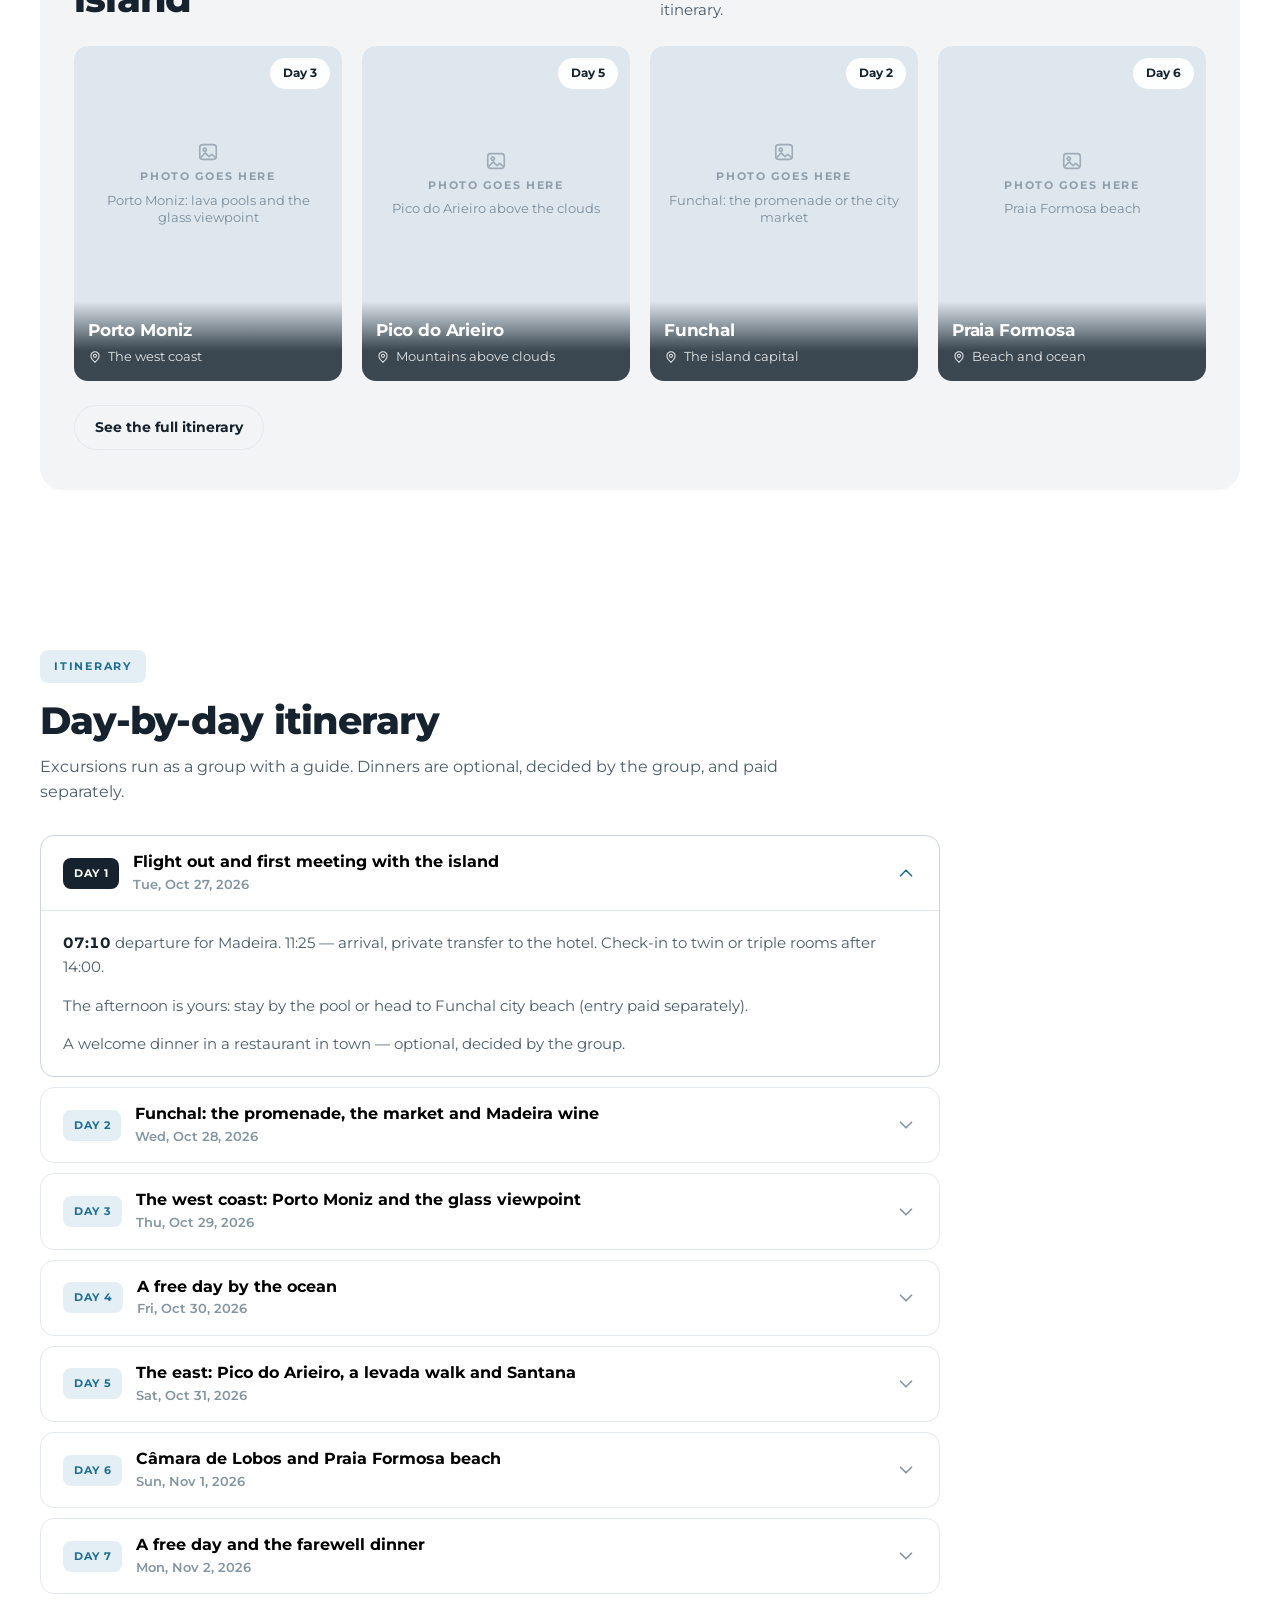
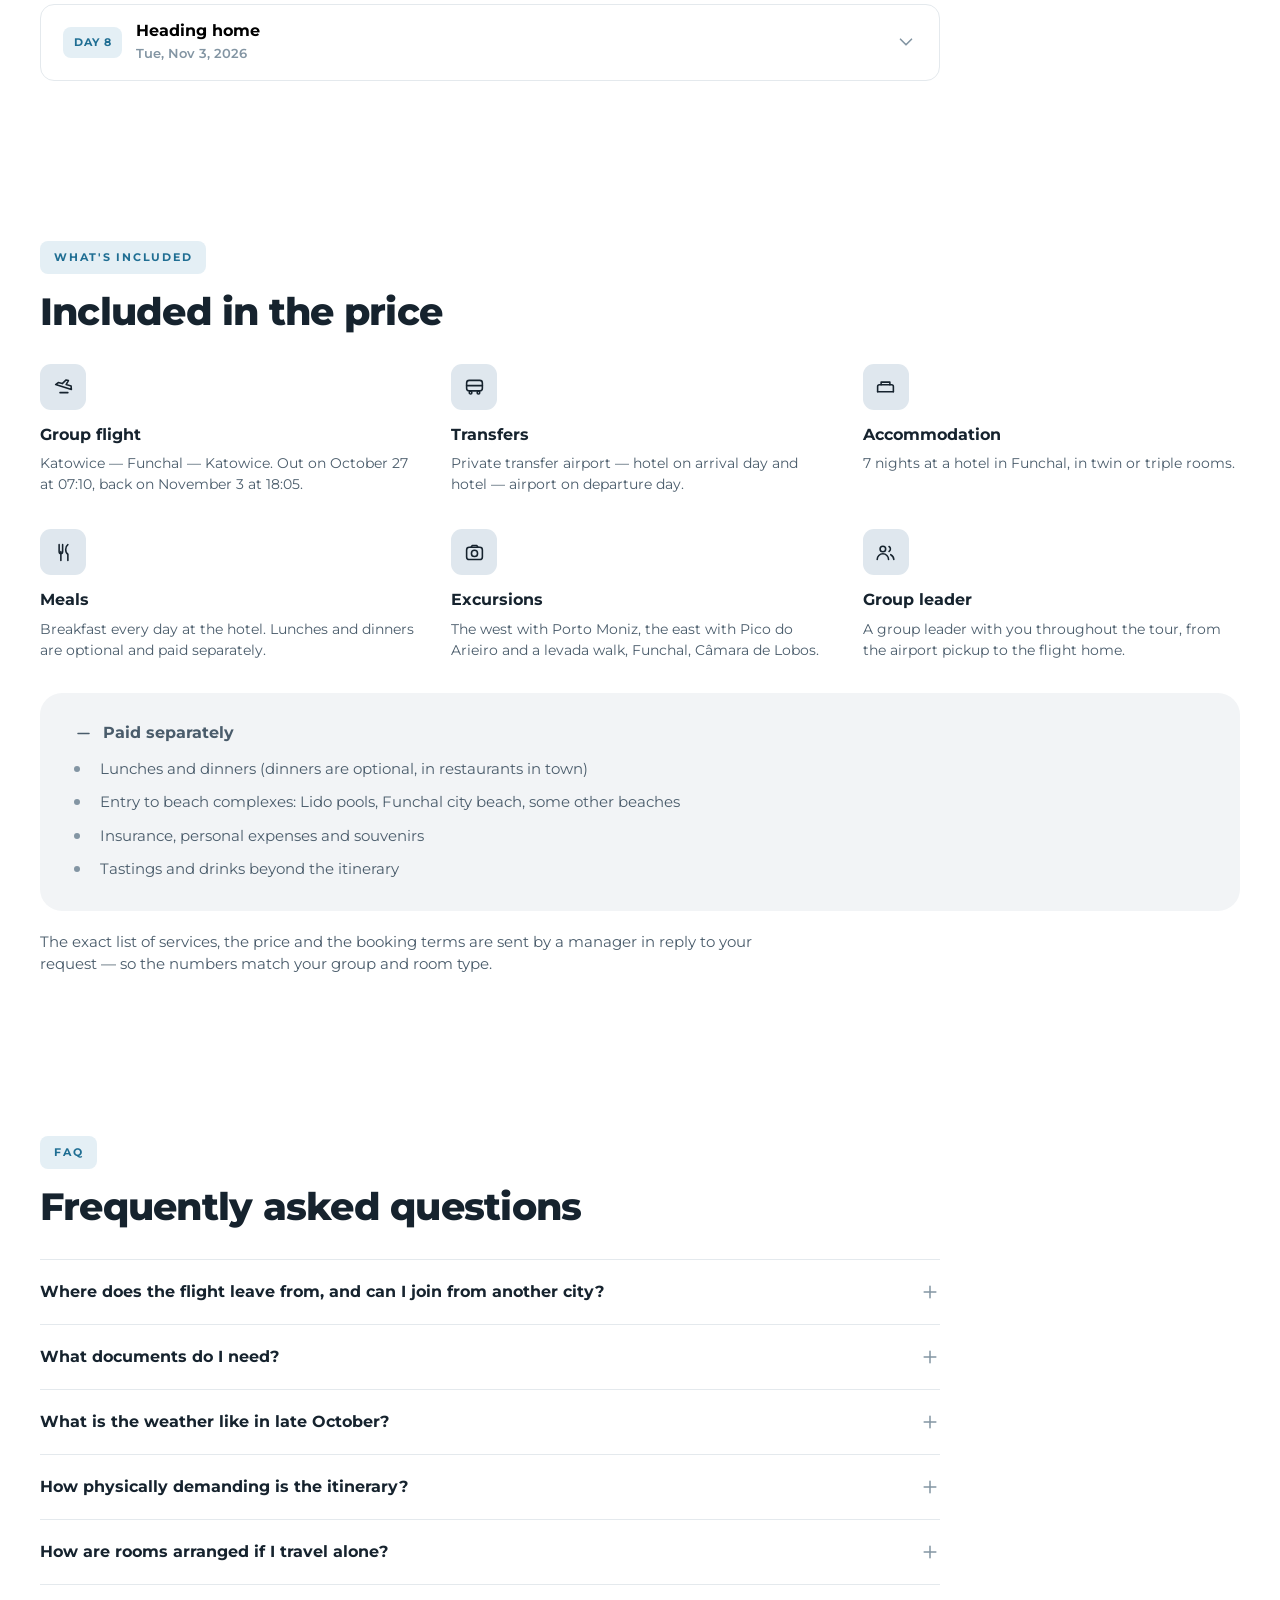
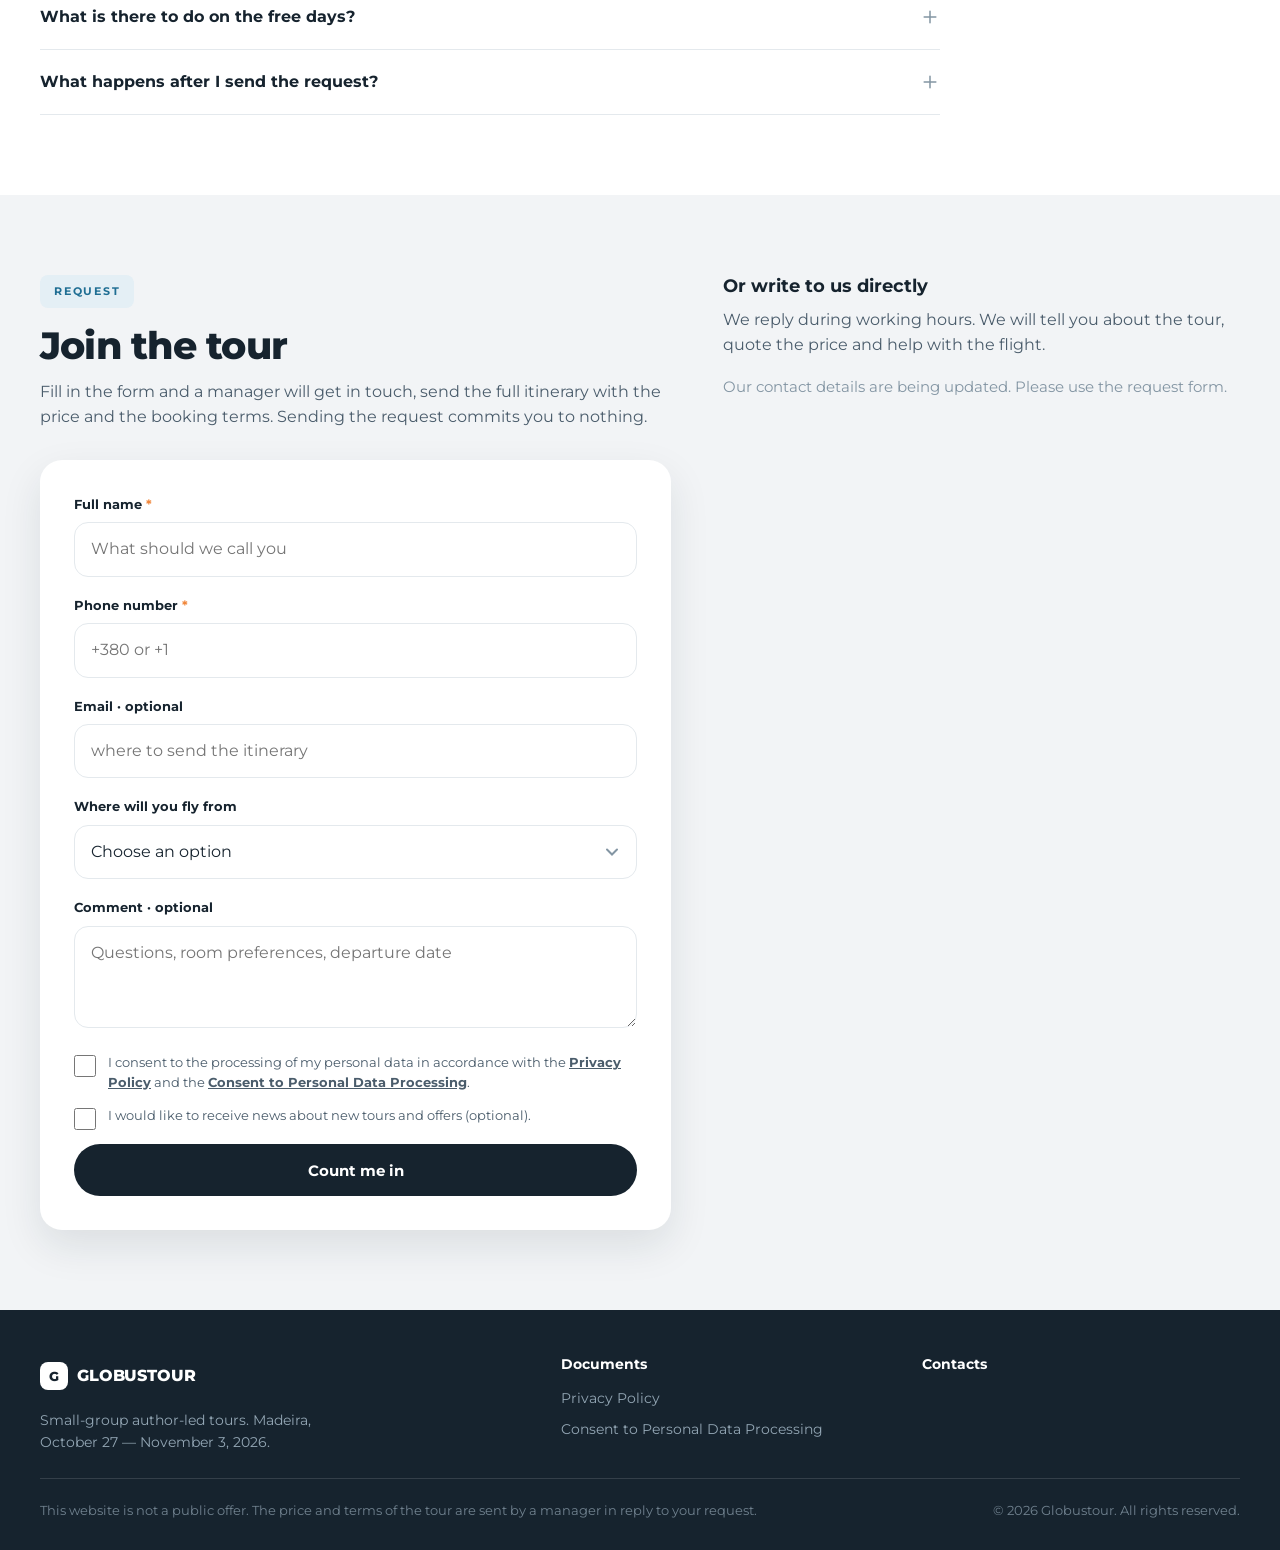
==== commit 97e3a900: "Лендинг у стилі WANDER.ph: фото на весь екран, картки-переваги, сітка місць Три попередні варіанти о" ====
--- a/madeira/index.html
+++ b/madeira/index.html
@@ -5,306 +5,80 @@
 <meta name="viewport" content="width=device-width, initial-scale=1, viewport-fit=cover">
 <title>Авторський тур на Мадейру · 27 жовтня — 3 листопада 2026 · Globustour</title>
 <meta name="description" id="metaDesc" content="Вісім днів на Мадейрі з невеликою українською групою: Фуншал, Порту-Моніш, Пік Арейро, левади, океан і дегустації. Виліт з Катовіце 27.10.2026.">
-<link rel="icon" href="data:image/svg+xml,%3Csvg xmlns='http://www.w3.org/2000/svg' viewBox='0 0 32 32'%3E%3Cdefs%3E%3ClinearGradient id='g' x1='0' y1='0' x2='1' y2='1'%3E%3Cstop offset='0' stop-color='%230A6FD8'/%3E%3Cstop offset='1' stop-color='%2310BCB2'/%3E%3C/linearGradient%3E%3C/defs%3E%3Crect width='32' height='32' rx='9' fill='url(%23g)'/%3E%3C/svg%3E">
+<link rel="icon" href="data:image/svg+xml,%3Csvg xmlns='http://www.w3.org/2000/svg' viewBox='0 0 32 32'%3E%3Crect width='32' height='32' rx='9' fill='%2316232E'/%3E%3C/svg%3E">
 <meta name="theme-color" content="#FFFFFF">
 <meta property="og:type" content="website">
 <meta property="og:title" id="ogTitle" content="Авторський тур на Мадейру · 27 жовтня — 3 листопада 2026">
-<meta property="og:description" id="ogDesc" content="Вісім днів на Мадейрі з невеликою українською групою. Виліт з Катовіце 27.10.2026.">
+<meta property="og:description" id="ogDesc" content="Вісім днів на Мадейрі з невеликою українською групою.">
 <link rel="alternate" hreflang="uk" href="./?lang=ua">
 <link rel="alternate" hreflang="en" href="./?lang=en">
 <link rel="preconnect" href="https://fonts.googleapis.com">
 <link rel="preconnect" href="https://fonts.gstatic.com" crossorigin>
-<link href="https://fonts.googleapis.com/css2?family=Manrope:wght@500;700;800&display=swap" rel="stylesheet">
+<link href="https://fonts.googleapis.com/css2?family=Montserrat:wght@500;600;700;800&display=swap" rel="stylesheet">
 <link rel="stylesheet" href="styles.css">
 </head>
 <body>
 
-<!-- ======================= Шапка ======================= -->
 <header class="hdr" id="hdr">
   <div class="wrap hdr__in">
-    <a class="brand" href="#top"><span class="brand__mark" aria-hidden="true"></span>GLOBUSTOUR</a>
-    <nav class="hdr__nav" aria-label="Розділи сторінки">
-      <a href="#about"    data-i18n="nav.about">Про тур</a>
-      <a href="#program"  data-i18n="nav.program">Програма</a>
-      <a href="#includes" data-i18n="nav.includes">Що входить</a>
-      <a href="#reviews"  data-i18n="nav.reviews" id="navReviews">Відгуки</a>
-      <a href="#faq"      data-i18n="nav.faq">Питання</a>
+    <a class="logo" href="#top"><span class="logo__m" aria-hidden="true">G</span>GLOBUSTOUR</a>
+    <nav class="nav" aria-label="Розділи сторінки">
+      <a href="#why"      data-nav="about"></a>
+      <a href="#spots"    data-nav="us"></a>
+      <a href="#program"  data-nav="program"></a>
+      <a href="#includes" data-nav="includes"></a>
+      <a href="#reviews"  data-nav="reviews" id="navReviews"></a>
+      <a href="#faq"      data-nav="faq"></a>
     </nav>
-    <span class="hdr__sp"></span>
+    <span class="grow"></span>
+    <span class="datepill" id="datePill"></span>
     <div class="lang" role="group" aria-label="Мова / Language">
       <button type="button" data-lang="ua" aria-pressed="true">УКР</button>
       <button type="button" data-lang="en" aria-pressed="false">ENG</button>
     </div>
-    <a class="btn btn--primary btn--sm" href="#form" data-i18n="navCta">Залишити заявку</a>
+    <a class="btn btn--primary btn--sm" href="#form" id="navCta"></a>
   </div>
 </header>
 
 <main id="top">
-
-<!-- ======================= Перший екран ======================= -->
-<section class="hero">
-  <div class="wrap hero__grid">
-    <div>
-      <span class="eyebrow eyebrow--accent" data-i18n="heroBadge">27 жовтня — 3 листопада 2026</span>
-      <h1 data-i18n="heroTitle">Мадейра: 8 днів на острові вічної весни з невеликою українською групою</h1>
-      <p class="lead" data-i18n="heroLead">Океан у листопаді, гори над хмарами, левади в лавровому лісі й вечері всією групою.</p>
-      <div class="hero__cta">
-        <a class="btn btn--primary" href="#form" data-i18n="heroCta">Залишити заявку на тур</a>
-        <a class="btn btn--ghost" href="#program" data-i18n="heroCta2">Подивитися програму по днях</a>
-      </div>
-      <p class="hero__note" data-i18n="heroNote">Група невелика.</p>
-    </div>
-
-    <figure class="card-art" id="heroArt">
-      <!-- Ілюстрація узбережжя. Заміниться на фото, щойно у content.js
-           впишете photos.hero -->
-      <svg viewBox="0 0 800 600" role="img" aria-label="Узбережжя Мадейри">
-        <defs>
-          <linearGradient id="sky" x1="0" y1="0" x2="0" y2="1">
-            <stop offset="0%"  stop-color="#F2F9FE"/><stop offset="100%" stop-color="#DDF0FA"/>
-          </linearGradient>
-          <linearGradient id="sea" x1="0" y1="0" x2="1" y2="1">
-            <stop offset="0%"  stop-color="#0A6FD8"/><stop offset="100%" stop-color="#10BCB2"/>
-          </linearGradient>
-          <linearGradient id="cliffA" x1="0" y1="0" x2="0" y2="1">
-            <stop offset="0%" stop-color="#0E4C7A"/><stop offset="100%" stop-color="#0B3A5E"/>
-          </linearGradient>
-          <linearGradient id="cliffB" x1="0" y1="0" x2="0" y2="1">
-            <stop offset="0%" stop-color="#14709E"/><stop offset="100%" stop-color="#0F5B84"/>
-          </linearGradient>
-          <linearGradient id="cliffC" x1="0" y1="0" x2="0" y2="1">
-            <stop offset="0%" stop-color="#2E9BA8"/><stop offset="100%" stop-color="#1D7F92"/>
-          </linearGradient>
-        </defs>
-
-        <rect width="800" height="600" fill="url(#sky)"/>
-        <circle cx="612" cy="132" r="52" fill="#FF5B3E" opacity=".92"/>
-
-        <!-- шари хмар -->
-        <path d="M0 250 q90 -26 180 -4 q80 20 150 -2 q70 -22 140 2 q90 26 180 -6 q80 -28 150 -4 V300 H0Z" fill="#FFFFFF" opacity=".55"/>
-
-        <!-- океан -->
-        <rect y="360" width="800" height="240" fill="url(#sea)"/>
-        <path d="M0 360 q100 -14 200 0 q100 14 200 0 q100 -14 200 0 q100 14 200 0 V392 H0Z" fill="#FFFFFF" opacity=".22"/>
-        <path d="M60 470 h120 M240 508 h96 M430 462 h140 M560 530 h150 M120 552 h110"
-              stroke="#FFFFFF" stroke-opacity=".38" stroke-width="4" stroke-linecap="round"/>
-
-        <!-- скелі -->
-        <path d="M0 372 L118 214 L206 300 L286 236 L392 372 Z" fill="url(#cliffA)"/>
-        <path d="M300 372 L404 244 L470 312 L540 258 L642 372 Z" fill="url(#cliffB)"/>
-        <path d="M556 372 L664 282 L732 336 L800 292 L800 372 Z" fill="url(#cliffC)"/>
-
-        <!-- лавові басейни біля берега -->
-        <ellipse cx="126" cy="400" rx="46" ry="14" fill="#8FE3DC" opacity=".85"/>
-        <ellipse cx="196" cy="416" rx="34" ry="11" fill="#8FE3DC" opacity=".7"/>
-        <!-- маяк на мисі -->
-        <rect x="700" y="264" width="7" height="30" rx="3" fill="#FFFFFF" opacity=".92"/>
-        <circle cx="703.5" cy="260" r="5" fill="#FF5B3E"/>
-      </svg>
-      <figcaption class="card-art__tag">
-        <b data-i18n="heroTagT">Фуншал, Мадейра</b>
-        <span data-i18n="heroTagS">7 ночей у готелі · сніданки щодня</span>
-      </figcaption>
-    </figure>
-  </div>
-
-  <!-- смуга фактів -->
-  <div class="facts">
-    <div class="wrap facts__in" id="facts"></div>
-  </div>
-</section>
-
-<!-- ======================= Про тур ======================= -->
-<section class="section" id="about">
-  <div class="wrap about__grid">
-    <div>
-      <span class="eyebrow" data-i18n="nav.about">Про тур</span>
-      <h2 style="margin-top:12px" data-i18n="aboutTitle">Мадейра за вісім днів</h2>
-      <p class="lead" style="margin-top:16px" data-i18n="aboutText1"></p>
-      <p style="color:var(--ink-2)" data-i18n="aboutText2"></p>
-    </div>
-    <ul class="about__list" id="aboutPoints"></ul>
-  </div>
-</section>
-
-<!-- ======================= Програма ======================= -->
-<section class="section section--soft" id="program">
-  <div class="wrap">
-    <div class="sec-head">
-      <span class="eyebrow" data-i18n="nav.program">Програма</span>
-      <h2 data-i18n="programTitle">Програма по днях</h2>
-      <p data-i18n="programLead"></p>
-    </div>
-    <div class="days" id="days"></div>
-  </div>
-</section>
-
-<!-- ======================= Що входить ======================= -->
-<section class="section" id="includes">
-  <div class="wrap">
-    <div class="sec-head">
-      <span class="eyebrow" data-i18n="nav.includes">Що входить</span>
-      <h2 data-i18n="inclTitle">Що входить у тур</h2>
-    </div>
-    <div class="incl">
-      <div class="incl--yes">
-        <h3>
-          <svg viewBox="0 0 24 24" fill="none" stroke="currentColor" stroke-width="2.2" stroke-linecap="round" stroke-linejoin="round" aria-hidden="true"><path d="M20 6L9 17l-5-5"/></svg>
-          <span data-i18n="inclYes">Входить у вартість</span>
-        </h3>
-        <ul id="inclYes"></ul>
-      </div>
-      <div class="incl--no">
-        <h3>
-          <svg viewBox="0 0 24 24" fill="none" stroke="currentColor" stroke-width="2.2" stroke-linecap="round" aria-hidden="true"><path d="M5 12h14"/></svg>
-          <span data-i18n="inclNo">Оплачується окремо</span>
-        </h3>
-        <ul id="inclNo"></ul>
-      </div>
-    </div>
-    <p class="incl__note" data-i18n="inclNote"></p>
-  </div>
-</section>
-
-<!-- ======================= Автор туру ======================= -->
-<section class="section section--soft" id="host" hidden>
-  <div class="wrap">
-    <div class="sec-head"><h2 data-i18n="hostTitle">Хто веде тур</h2></div>
-    <div class="host">
-      <div id="hostAva" class="host__ava" aria-hidden="true"></div>
-      <div>
-        <blockquote id="hostQuote"></blockquote>
-        <cite id="hostWho"></cite>
-      </div>
-    </div>
-  </div>
-</section>
-
-<!-- ======================= Відгуки ======================= -->
-<section class="section" id="reviews" hidden>
-  <div class="wrap">
-    <div class="sec-head">
-      <span class="eyebrow" data-i18n="nav.reviews">Відгуки</span>
-      <h2 data-i18n="reviewsTitle">Що кажуть наші туристи</h2>
-      <p data-i18n="reviewsLead"></p>
-    </div>
-    <div class="reviews" id="reviewsList"></div>
-  </div>
-</section>
-
-<!-- ======================= FAQ ======================= -->
-<section class="section section--soft" id="faq">
-  <div class="wrap">
-    <div class="sec-head">
-      <span class="eyebrow" data-i18n="nav.faq">Питання</span>
-      <h2 data-i18n="faqTitle">Часті питання</h2>
-    </div>
-    <div class="faq" id="faqList"></div>
-  </div>
-</section>
-
-<!-- ======================= Форма заявки ======================= -->
-<section class="section form-sec" id="form">
-  <div class="wrap">
-    <div>
-      <div>
-        <div class="sec-head">
-          <span class="eyebrow" data-i18n="nav.form">Заявка</span>
-          <h2 data-i18n="formTitle">Залишити заявку на тур</h2>
-          <p data-i18n="formLead"></p>
-        </div>
-
-        <form class="form-card" id="leadForm" novalidate>
-          <div class="form__state form__state--ok"  id="stOk"  role="status" aria-live="polite">
-            <b data-i18n="okTitle"></b><span data-i18n="okText"></span>
-          </div>
-          <div class="form__state form__state--err" id="stErr" role="alert">
-            <b data-i18n="errTitle"></b><span id="stErrText"></span>
-          </div>
-
-          <div id="formFields">
-            <div class="field" data-field="name">
-              <label for="fName"><span data-i18n="fName">Ім'я</span> <span class="req">*</span></label>
-              <input id="fName" name="name" type="text" autocomplete="name" required>
-              <p class="field__err" data-err="name"></p>
-            </div>
-
-            <div class="field" data-field="phone">
-              <label for="fPhone"><span data-i18n="fPhone">Телефон</span> <span class="req">*</span></label>
-              <input id="fPhone" name="phone" type="tel" inputmode="tel" autocomplete="tel" required>
-              <p class="field__err" data-err="phone"></p>
-            </div>
-
-            <div class="field" data-field="from">
-              <label for="fFrom"><span data-i18n="fFrom">Звідки плануєте летіти</span></label>
-              <select id="fFrom" name="from"></select>
-            </div>
-
-            <div class="field" data-field="people">
-              <label for="fPeople"><span data-i18n="fPeople">Скільки осіб</span> <span class="muted" style="font-weight:600" data-i18n="fOptional"></span></label>
-              <input id="fPeople" name="people" type="text" autocomplete="off">
-            </div>
-
-            <div class="field" data-field="note">
-              <label for="fNote"><span data-i18n="fNote">Коментар</span> <span class="muted" style="font-weight:600" data-i18n="fOptional"></span></label>
-              <textarea id="fNote" name="note" rows="3"></textarea>
-            </div>
-
-            <label class="check" id="consentWrap" for="fConsent">
-              <input id="fConsent" name="consent" type="checkbox">
-              <span id="consentText"></span>
-            </label>
-            <p class="field__err" data-err="consent" style="margin:-8px 0 16px 34px"></p>
-
-            <label class="check" for="fMarketing">
-              <input id="fMarketing" name="marketing" type="checkbox">
-              <span data-i18n="fMarketing"></span>
-            </label>
-          </div>
-
-          <button class="btn btn--primary btn--block" type="submit" id="submitBtn" data-i18n="fSubmit">Надіслати заявку</button>
-        </form>
-      </div>
-
-      <aside class="form-side">
-        <h3 data-i18n="contactsTitle">Або напишіть напряму</h3>
-        <p data-i18n="contactsLead"></p>
-        <ul class="contact-list" id="contacts"></ul>
-      </aside>
-    </div>
-  </div>
-</section>
-
+  <section class="hero" id="hero"></section>
+  <section class="sec" id="why"></section>
+  <section class="sec" id="spots"></section>
+  <section class="sec" id="program"></section>
+  <section class="sec" id="includes"></section>
+  <section class="sec" id="us" hidden></section>
+  <section class="sec" id="host" hidden></section>
+  <section class="sec" id="reviews" hidden></section>
+  <section class="sec" id="faq"></section>
+  <section class="sec form-sec" id="form"></section>
 </main>
 
-<!-- Панель заявки: з'являється на мобільному після першого екрана -->
 <div class="cta-bar" id="ctaBar">
-  <a class="btn btn--primary btn--block" href="#form" data-i18n="navCta">Залишити заявку</a>
+  <a class="btn btn--primary btn--block" href="#form" id="barCta"></a>
 </div>
 
-<!-- ======================= Підвал ======================= -->
 <footer class="ftr">
   <div class="wrap">
     <div class="ftr__top">
-      <div>
-        <a class="brand" href="#top"><span class="brand__mark" aria-hidden="true"></span>GLOBUSTOUR</a>
-        <p style="margin-top:12px;max-width:34ch" data-i18n="ftrAbout"></p>
+      <div class="ftr__col">
+        <a class="logo" href="#top"><span class="logo__m" aria-hidden="true">G</span>GLOBUSTOUR</a>
+        <p style="margin-top:12px;max-width:34ch" id="ftrAbout"></p>
       </div>
-      <div>
-        <b style="display:block;color:#fff;margin-bottom:12px" data-i18n="ftrDocs">Документи</b>
-        <ul class="ftr__links">
-          <li><a href="privacy.html" data-i18n="ftrPrivacy">Політика конфіденційності</a></li>
-          <li><a href="consent.html" data-i18n="ftrConsent">Згода на обробку персональних даних</a></li>
+      <div class="ftr__col">
+        <b id="ftrDocsT"></b>
+        <ul>
+          <li><a href="privacy.html" id="ftrPrivacy"></a></li>
+          <li><a href="consent.html" id="ftrConsent"></a></li>
         </ul>
       </div>
-      <div>
-        <b style="display:block;color:#fff;margin-bottom:12px" data-i18n="ftrContacts">Контакти</b>
-        <ul class="ftr__links" id="ftrContacts"></ul>
+      <div class="ftr__col">
+        <b id="ftrContactsT"></b>
+        <ul id="ftrCl"></ul>
       </div>
     </div>
-    <div class="ftr__bottom">
-      <span data-i18n="ftrNote"></span>
-      <span>© <span id="year">2026</span> Globustour. <span data-i18n="ftrRights"></span></span>
+    <div class="ftr__bot">
+      <span id="ftrNote"></span>
+      <span>&copy; 2026 Globustour. <span id="ftrRights"></span></span>
     </div>
   </div>
 </footer>
--- a/madeira/styles.css
+++ b/madeira/styles.css
@@ -1,359 +1,360 @@
 /* ==========================================================================
-   Globustour — авторський тур на Мадейру. Дизайн-система.
-   Один шрифт, один фірмовий градієнт, радіус 12px, відступи кратні 8.
+   Globustour — Мадейра 2026. Оформлення за референсом WANDER.ph:
+   білий фон, темно-синій текст, крупний напис поверх фото, світло-блакитні
+   картки, ряд цифр у темних колах, сітка карток місць у сірому контейнері.
    ========================================================================== */
-
 :root{
-  /* Палітра */
-  --ink:      #0E1C24;
-  --ink-2:    #3D5A66;
-  --muted:    #6E8794;
-  --line:     #E3EBEF;
-  --surface:  #FFFFFF;
-  --soft:     #F4F8FA;
-
-  /* Фірмовий градієнт: Атлантика → бірюза */
-  --brand-1:  #0A6FD8;
-  --brand-2:  #10BCB2;
-  --brand-ink:#075BB0;
-  --brand-soft:#E7F3FD;
-  --grad: linear-gradient(118deg, var(--brand-1) 0%, var(--brand-2) 100%);
-
-  /* Єдиний теплий акцент — дати, номери днів */
-  --accent:     #FF5B3E;
-  --accent-soft:#FFEAE5;
-
-  /* Семантика */
-  --ok:    #12996B;
-  --ok-bg: #E4F6EE;
-  --err:   #D8382A;
-  --err-bg:#FDECEA;
-
-  --r: 12px;
-  --shadow: 0 18px 44px rgba(10, 60, 90, .12);
-
-  --page: 1200px;
-  --text: 720px;
+  --font:'Montserrat',-apple-system,BlinkMacSystemFont,'Segoe UI',Roboto,Helvetica,sans-serif;
+
+  --ink:#16232E; --ink2:#4A5C6B; --muted:#8395A3;
+  --bg:#FFFFFF; --soft:#F2F4F6; --card:#DFE7EE; --line:#E4E9ED;
+  --dark:#16232E; --dark-2:#22374A;
+  --accent:#1F6E93; --accent-soft:#E4EFF5;
+  --star:#F0873C;
+
+  --r:14px; --r-lg:22px; --r-pill:999px;
+  --shadow:0 16px 40px rgba(22,35,46,.10);
 }
 
 *{ box-sizing:border-box; margin:0; padding:0 }
-
-html{ scroll-behavior:smooth; scroll-padding-top:80px; -webkit-text-size-adjust:100% }
-
+html{ scroll-behavior:smooth; scroll-padding-top:84px; -webkit-text-size-adjust:100% }
 body{
-  font-family:'Manrope', -apple-system, BlinkMacSystemFont, 'Segoe UI', Roboto, Helvetica, Arial, sans-serif;
-  font-size:16px; line-height:1.55; color:var(--ink);
-  background:var(--surface);
-  -webkit-font-smoothing:antialiased;
-  overflow-x:hidden;
-}
-
+  font-family:var(--font); font-size:16px; line-height:1.55; color:var(--ink);
+  background:var(--bg); -webkit-font-smoothing:antialiased; overflow-x:hidden; padding-bottom:84px;
+}
 img,svg{ max-width:100%; display:block }
-a{ color:var(--brand-ink); text-decoration:none }
-a:hover{ text-decoration:underline }
-
-:focus-visible{ outline:3px solid var(--brand-1); outline-offset:2px; border-radius:6px }
-
-.wrap{ width:100%; max-width:var(--page); margin:0 auto; padding:0 20px }
-.narrow{ max-width:var(--text) }
-
-.section{ padding:56px 0 }
-.section--soft{ background:var(--soft) }
-
-.eyebrow{
-  display:inline-block; font-size:12px; font-weight:800; letter-spacing:.14em;
-  text-transform:uppercase; color:var(--brand-ink);
-  background:var(--brand-soft); padding:7px 12px; border-radius:999px;
-}
-.eyebrow--accent{ color:#B02C15; background:var(--accent-soft) }
-
-h1{ font-size:34px; line-height:1.1; letter-spacing:-.02em; font-weight:800 }
-h2{ font-size:26px; line-height:1.2; letter-spacing:-.015em; font-weight:800 }
-h3{ font-size:20px; line-height:1.3; font-weight:800 }
-.lead{ font-size:18px; color:var(--ink-2); line-height:1.55 }
-.muted{ color:var(--muted) }
-p + p{ margin-top:16px }
-
-.sec-head{ max-width:var(--text); margin-bottom:32px }
-.sec-head h2{ margin-top:12px }
-.sec-head p{ margin-top:12px; color:var(--ink-2) }
-
-/* ---------- Кнопки: натискання має бути приємним ---------- */
+a{ color:inherit; text-decoration:none }
+:focus-visible{ outline:3px solid var(--accent); outline-offset:3px; border-radius:6px }
+[hidden]{ display:none !important }
+.sr{ position:absolute; width:1px; height:1px; overflow:hidden; clip:rect(0 0 0 0) }
+
+.wrap{ width:100%; max-width:1240px; margin:0 auto; padding:0 20px }
+.sec{ padding:56px 0 }
+
+h1{ font-size:38px; line-height:1.06; letter-spacing:-.03em; font-weight:800 }
+h2{ font-size:28px; line-height:1.16; letter-spacing:-.02em; font-weight:800 }
+h3{ font-size:18px; line-height:1.3; font-weight:700 }
+.lead{ font-size:17px; color:var(--ink2) }
+p + p{ margin-top:14px }
+.sec__head{ max-width:760px; margin-bottom:30px }
+.sec__head p{ margin-top:12px; color:var(--ink2) }
+.tag{
+  display:inline-block; font-size:11px; font-weight:700; letter-spacing:.16em; text-transform:uppercase;
+  color:var(--accent); background:var(--accent-soft); padding:8px 14px; border-radius:8px;
+}
+
+/* ---------- кнопки ---------- */
 .btn{
-  display:inline-flex; align-items:center; justify-content:center; gap:8px;
-  min-height:52px; padding:14px 26px;
-  font:inherit; font-size:16px; font-weight:800; letter-spacing:-.01em;
-  border:none; border-radius:var(--r); cursor:pointer;
-  transition:transform .16s cubic-bezier(.2,.9,.3,1.4), box-shadow .16s ease, background .16s ease, color .16s ease;
-  text-decoration:none; text-align:center;
-}
-.btn:hover{ text-decoration:none }
-.btn--primary{ background:var(--grad); color:#fff; box-shadow:0 10px 24px rgba(10,111,216,.28) }
-.btn--primary:hover{ transform:translateY(-2px); box-shadow:0 14px 30px rgba(10,111,216,.34) }
-.btn--primary:active{ transform:scale(.96) translateY(0); box-shadow:0 6px 14px rgba(10,111,216,.24) }
+  display:inline-flex; align-items:center; justify-content:center; gap:9px;
+  min-height:52px; padding:14px 26px; font:inherit; font-size:15px; font-weight:700;
+  border:none; border-radius:var(--r-pill); cursor:pointer; text-align:center; white-space:nowrap;
+  transition:transform .16s cubic-bezier(.2,.9,.3,1.4), background .16s, color .16s, border-color .16s, box-shadow .16s;
+}
+.btn--primary{ background:var(--dark); color:#fff }
+.btn--primary:hover{ background:var(--dark-2); transform:translateY(-2px) }
+.btn--primary:active{ transform:scale(.96) }
 .btn--ghost{ background:transparent; color:var(--ink); border:1.5px solid var(--line) }
-.btn--ghost:hover{ border-color:var(--brand-1); color:var(--brand-ink) }
+.btn--ghost:hover{ border-color:var(--ink) }
 .btn--ghost:active{ transform:scale(.96) }
-.btn--sm{ min-height:44px; padding:10px 18px; font-size:14px }
-.btn[disabled]{ opacity:.6; cursor:not-allowed; transform:none !important; box-shadow:none }
+.btn--onphoto{ background:rgba(255,255,255,.16); color:#fff; border:1.5px solid rgba(255,255,255,.7);
+  -webkit-backdrop-filter:blur(6px); backdrop-filter:blur(6px) }
+.btn--onphoto:hover{ background:rgba(255,255,255,.28); border-color:#fff }
+.btn--onphoto:active{ transform:scale(.96) }
+.btn--sm{ min-height:44px; padding:11px 20px; font-size:14px }
 .btn--block{ width:100% }
-
-/* ---------- Шапка ---------- */
+.btn[disabled]{ opacity:.6; cursor:not-allowed; transform:none !important }
+.btn svg{ width:17px; height:17px }
+
+/* ---------- фото-слот ---------- */
+.ph{ position:relative; overflow:hidden; border-radius:var(--r); background:var(--card) }
+.ph img{ width:100%; height:100%; object-fit:cover }
+.ph--empty{ display:grid; place-items:center; min-height:170px }
+.ph__cap{ display:grid; justify-items:center; gap:6px; text-align:center; padding:18px; max-width:270px; color:#7A8D9C }
+.ph__cap svg{ width:22px; height:22px; opacity:.65 }
+.ph__hint{ font-size:10.5px; font-weight:700; letter-spacing:.16em; text-transform:uppercase; opacity:.8 }
+.ph__txt{ font-size:12.5px; line-height:1.4 }
+
+/* ---------- шапка ---------- */
 .hdr{
-  position:sticky; top:0; z-index:50;
-  background:rgba(255,255,255,.82);
-  -webkit-backdrop-filter:saturate(180%) blur(14px);
-  backdrop-filter:saturate(180%) blur(14px);
-  border-bottom:1px solid transparent; transition:border-color .2s ease;
+  position:sticky; top:0; z-index:60; background:rgba(255,255,255,.92);
+  -webkit-backdrop-filter:saturate(180%) blur(14px); backdrop-filter:saturate(180%) blur(14px);
+  border-bottom:1px solid transparent; transition:border-color .2s;
 }
 .hdr.is-stuck{ border-bottom-color:var(--line) }
-.hdr__in{ display:flex; align-items:center; gap:16px; height:68px }
-.brand{ display:flex; align-items:center; gap:9px; min-height:44px; font-weight:900; letter-spacing:-.02em; font-size:17px; color:var(--ink) }
-.brand:hover{ text-decoration:none }
-.brand__mark{ width:30px; height:30px; border-radius:9px; background:var(--grad); flex:none }
-.hdr__nav{ display:none; gap:26px; margin-left:20px }
-.hdr__nav a{ font-size:14px; font-weight:700; color:var(--ink-2) }
-.hdr__nav a:hover{ color:var(--brand-ink); text-decoration:none }
-.hdr__sp{ flex:1 }
-
-.lang{ display:flex; gap:2px; background:var(--soft); border-radius:10px; padding:3px; flex:none }
+.hdr__in{ display:flex; align-items:center; gap:14px; height:72px }
+.logo{ display:flex; align-items:center; gap:9px; min-height:44px; font-weight:800; font-size:16px; letter-spacing:-.01em }
+.logo__m{ width:28px; height:28px; border-radius:8px; background:var(--dark); flex:none;
+  display:grid; place-items:center; color:#fff; font-size:13px; font-weight:800 }
+.nav{ display:none; gap:26px; margin-left:26px }
+.nav a{ font-size:14px; font-weight:600; color:var(--ink2) }
+.nav a:hover{ color:var(--ink) }
+.grow{ flex:1 }
+.datepill{
+  display:none; align-items:center; gap:9px; height:44px; padding:0 18px;
+  border:1px solid var(--line); border-radius:var(--r-pill);
+  font-size:13px; font-weight:700; color:var(--ink2); white-space:nowrap;
+}
+.datepill svg{ width:16px; height:16px; color:var(--accent) }
+.lang{ display:flex; gap:2px; padding:3px; border-radius:var(--r-pill); background:var(--soft); flex:none }
 .lang button{
-  font:inherit; font-size:13px; font-weight:800; letter-spacing:.02em;
-  border:none; background:none; color:var(--muted);
-  padding:8px 12px; min-height:44px; border-radius:8px; cursor:pointer;
+  font:inherit; font-size:12px; font-weight:700; letter-spacing:.05em; border:none; background:none;
+  color:var(--muted); padding:8px 12px; min-height:44px; border-radius:var(--r-pill); cursor:pointer;
   transition:transform .16s cubic-bezier(.2,.9,.3,1.4), background .15s, color .15s;
 }
 .lang button:active{ transform:scale(.94) }
-.lang button[aria-pressed="true"]{ background:#fff; color:var(--ink); box-shadow:0 2px 6px rgba(10,60,90,.10) }
+.lang button[aria-pressed="true"]{ background:#fff; color:var(--ink); box-shadow:0 2px 6px rgba(22,35,46,.10) }
 .hdr .btn{ display:none }
 
-/* ---------- Перший екран ---------- */
-.hero{ padding:36px 0 8px; position:relative }
-.hero__grid{ display:grid; gap:32px }
-.hero h1{ margin-top:16px }
-.hero .lead{ margin-top:16px }
-.hero__cta{ margin-top:28px; display:flex; flex-direction:column; gap:12px }
-.hero__note{ margin-top:16px; font-size:14px; color:var(--muted) }
-
-.card-art{
-  position:relative; border-radius:20px; overflow:hidden;
-  background:var(--soft); box-shadow:var(--shadow); aspect-ratio:4/3;
-}
-.card-art svg,.card-art img{ width:100%; height:100%; object-fit:cover; display:block }
-.card-art__tag{
-  position:absolute; left:16px; bottom:16px; right:16px;
-  background:rgba(255,255,255,.94); border-radius:var(--r); padding:12px 16px;
-  -webkit-backdrop-filter:blur(8px); backdrop-filter:blur(8px);
-}
-.card-art__tag b{ display:block; font-size:15px; letter-spacing:-.01em }
-.card-art__tag span{ font-size:13px; color:var(--muted) }
-
-/* ---------- Смуга фактів ---------- */
-.facts{ border-top:1px solid var(--line); border-bottom:1px solid var(--line); margin-top:40px }
-.facts__in{ display:grid; grid-template-columns:repeat(2,1fr) }
-.fact{ padding:20px 0 20px 0 }
-.fact:nth-child(odd){ padding-right:16px }
-.fact:nth-child(even){ padding-left:16px; border-left:1px solid var(--line) }
-.fact b{ display:block; font-size:19px; letter-spacing:-.01em; line-height:1.2 }
-.fact span{ display:block; margin-top:4px; font-size:13px; color:var(--muted); font-weight:600 }
-
-/* ---------- Про тур ---------- */
-.about__grid{ display:grid; gap:32px }
-.about__list{ list-style:none; display:grid; gap:16px }
-.about__list li{ display:grid; grid-template-columns:26px 1fr; gap:12px; align-items:start; font-size:16px }
-.about__list svg{ width:22px; height:22px; margin-top:2px; color:var(--brand-1); flex:none }
-.about__list b{ display:block; font-weight:800 }
-.about__list span{ color:var(--ink-2); font-size:15px }
-
-/* ---------- Програма ---------- */
-.days{ display:grid; gap:8px; max-width:860px }
-.day{ border:1px solid var(--line); border-radius:var(--r); background:#fff; overflow:hidden; transition:border-color .18s ease }
-.day.is-open{ border-color:#C9DEEC }
-.day__btn{
-  width:100%; display:grid; grid-template-columns:44px 1fr 22px; gap:14px; align-items:center;
-  text-align:left; font:inherit; background:none; border:none; cursor:pointer;
-  padding:16px; min-height:72px;
-  transition:transform .16s cubic-bezier(.2,.9,.3,1.4), background .15s ease;
-}
-.day__btn:hover{ background:var(--soft) }
-.day__btn:active{ transform:scale(.985) }
-.day__no{
-  width:44px; height:44px; border-radius:11px; background:var(--accent-soft); color:#B02C15;
-  display:grid; place-items:center; font-weight:900; font-size:17px; line-height:1;
-}
-.day.is-open .day__no{ background:var(--grad); color:#fff }
-.day__ttl b{ display:block; font-size:16.5px; font-weight:800; letter-spacing:-.01em; line-height:1.3 }
-.day__ttl span{ display:block; margin-top:3px; font-size:13px; color:var(--muted); font-weight:700; letter-spacing:.02em }
-.day__chev{ width:22px; height:22px; color:var(--muted); transition:transform .22s ease }
-.day.is-open .day__chev{ transform:rotate(180deg); color:var(--brand-1) }
-.day__body{ display:none; padding:0 16px 20px 74px }
+/* ---------- герой ---------- */
+.hero{ position:relative; padding:0 }
+.hero__ph{ border-radius:0; min-height:520px }
+.hero__ph.ph--empty{ background:linear-gradient(158deg,#26516B 0%,#2E7E92 48%,#6FB6BC 100%) }
+.hero__ph.ph--empty .ph__cap{ display:none }
+.hero__ph::after{
+  content:''; position:absolute; inset:0;
+  background:linear-gradient(180deg,rgba(12,26,36,.30) 0%,rgba(12,26,36,.20) 42%,rgba(12,26,36,.66) 100%);
+}
+.hero__over{ position:absolute; inset:0; z-index:2; display:flex; align-items:flex-end; padding-bottom:72px }
+.hero__word{
+  display:flex; align-items:flex-start; gap:6px;
+  font-size:clamp(50px,14vw,150px); font-weight:800; letter-spacing:-.045em; line-height:1.14; color:#fff;
+  text-shadow:0 6px 40px rgba(12,26,36,.34);
+}
+.hero__word sup{ font-size:.16em; font-weight:700; letter-spacing:.06em; margin-top:.9em; opacity:.92 }
+.hero__sub{ margin-top:10px; max-width:56ch; color:rgba(255,255,255,.94); font-size:15.5px; line-height:1.5;
+  text-shadow:0 2px 16px rgba(12,26,36,.5) }
+.hero__cta{ display:flex; flex-wrap:wrap; gap:12px; margin-top:26px }
+.hero__cta .btn--primary{ background:#fff; color:var(--ink) }
+.hero__cta .btn--primary:hover{ background:#EDF2F5 }
+.hero__note{ position:absolute; left:0; right:0; bottom:14px; z-index:3; text-align:center; padding:0 20px;
+  font-size:10.5px; font-weight:700; letter-spacing:.12em; text-transform:uppercase; color:rgba(255,255,255,.66) }
+
+/* ---------- чому з нами ---------- */
+.why{ display:grid; gap:30px }
+.why__soc{ display:flex; gap:10px; margin-top:22px }
+.why__soc a{ width:44px; height:44px; border-radius:50%; border:1px solid var(--line);
+  display:grid; place-items:center; color:var(--ink);
+  transition:transform .16s cubic-bezier(.2,.9,.3,1.4), background .15s, border-color .15s }
+.why__soc a:hover{ background:var(--soft); border-color:var(--ink) }
+.why__soc a:active{ transform:scale(.92) }
+.why__soc svg{ width:19px; height:19px }
+.why__cards{ display:grid; gap:12px }
+.why__c{ display:grid; grid-template-columns:52px 1fr; gap:16px; align-items:start;
+  background:var(--card); border-radius:var(--r); padding:18px }
+.why__c i{ width:52px; height:52px; border-radius:11px; background:#fff; color:var(--dark);
+  display:grid; place-items:center; flex:none }
+.why__c svg{ width:23px; height:23px }
+.why__c b{ display:block; font-size:15.5px; margin-bottom:5px; line-height:1.3 }
+.why__c span{ font-size:14px; color:#3E566A; line-height:1.5 }
+
+/* ---------- цифри ---------- */
+.stats{ display:grid; grid-template-columns:repeat(3,1fr); gap:12px; margin-top:38px; text-align:center }
+.stats i{ width:52px; height:52px; border-radius:50%; background:var(--dark); color:#fff;
+  display:grid; place-items:center; margin:0 auto 12px }
+.stats svg{ width:22px; height:22px }
+.stats b{ display:block; font-size:24px; font-weight:800; letter-spacing:-.02em; line-height:1.1 }
+.stats span{ display:block; font-size:12px; color:var(--muted); font-weight:600; line-height:1.35; margin-top:4px }
+
+/* ---------- місця ---------- */
+.spots{ background:var(--soft); border-radius:var(--r-lg); padding:26px 20px 30px }
+.spots__head{ display:grid; gap:12px; margin-bottom:24px }
+.spots__head p{ color:var(--ink2); font-size:15px }
+.spots__g{ display:grid; gap:16px }
+.spot{ position:relative; border-radius:var(--r); overflow:hidden; background:#fff }
+.spot .ph{ aspect-ratio:4/5; border-radius:0 }
+.spot .ph--empty .ph__cap{ padding-bottom:76px }
+.spot__badge{
+  position:absolute; top:12px; right:12px; z-index:2; background:rgba(255,255,255,.94);
+  border-radius:var(--r-pill); padding:7px 13px; font-size:11.5px; font-weight:700; color:var(--ink);
+}
+.spot__t{ position:absolute; left:0; right:0; bottom:0; z-index:2; padding:16px 14px 14px; color:#fff;
+  background:linear-gradient(180deg,rgba(12,26,36,0) 0%,rgba(12,26,36,.78) 62%) }
+.spot__t b{ display:block; font-size:17px; letter-spacing:-.01em }
+.spot__m{ display:flex; align-items:center; gap:6px; margin-top:4px; font-size:12.5px; color:rgba(255,255,255,.86) }
+.spot__m svg{ width:14px; height:14px }
+.spots__foot{ margin-top:24px }
+
+/* ---------- програма ---------- */
+.days{ display:grid; gap:10px; max-width:900px }
+.day{ border:1px solid var(--line); border-radius:var(--r); overflow:hidden; background:#fff }
+.day.is-open{ border-color:#C8D6E0 }
+.day__b{
+  width:100%; display:grid; grid-template-columns:auto 1fr 22px; gap:14px; align-items:center;
+  background:none; border:none; font:inherit; text-align:left; cursor:pointer; padding:15px 16px; min-height:72px;
+  transition:transform .16s cubic-bezier(.2,.9,.3,1.4), background .15s;
+}
+.day__b:hover{ background:var(--soft) }
+.day__b:active{ transform:scale(.99) }
+.day__n{ background:var(--accent-soft); color:var(--accent); font-size:11px; font-weight:700;
+  letter-spacing:.08em; text-transform:uppercase; padding:7px 11px; border-radius:8px; white-space:nowrap }
+.day.is-open .day__n{ background:var(--dark); color:#fff }
+.day__t b{ display:block; font-size:16px; font-weight:700; line-height:1.3 }
+.day__t span{ display:block; margin-top:2px; font-size:12.5px; color:var(--muted); font-weight:600 }
+.day__c{ width:22px; height:22px; color:var(--muted); transition:transform .22s }
+.day.is-open .day__c{ transform:rotate(180deg); color:var(--accent) }
+.day__body{ display:none; padding:16px; border-top:1px solid var(--line) }
 .day.is-open .day__body{ display:block }
-.day__body p{ color:var(--ink-2); font-size:15.5px }
-.day__body p + p{ margin-top:12px }
-.day__time{ display:inline-flex; align-items:center; gap:7px; font-weight:800; color:var(--ink); font-variant-numeric:tabular-nums }
-.day__time svg{ width:16px; height:16px; color:var(--brand-1) }
-
-/* ---------- Що входить ---------- */
-.incl{ display:grid; gap:32px }
-.incl h3{ display:flex; align-items:center; gap:10px; margin-bottom:16px; font-size:18px }
-.incl h3 svg{ width:22px; height:22px; flex:none }
-.incl ul{ list-style:none; display:grid; gap:12px }
-.incl li{ display:grid; grid-template-columns:20px 1fr; gap:12px; font-size:15.5px; color:var(--ink-2); line-height:1.5 }
-.incl li i{ width:8px; height:8px; border-radius:50%; margin-top:9px; display:block }
-.incl--yes li i{ background:var(--ok) }
-.incl--no li i{ background:var(--muted) }
-.incl--yes h3{ color:var(--ok) }
-.incl--no h3{ color:var(--muted) }
-.incl__note{ margin-top:28px; padding:16px 18px; background:#fff; border:1px solid var(--line); border-radius:var(--r); font-size:14.5px; color:var(--ink-2); max-width:var(--text) }
-
-/* ---------- Автор туру ---------- */
-.host{ display:grid; gap:24px; align-items:center }
-.host__ava{ width:120px; height:120px; border-radius:50%; background:var(--grad); flex:none; object-fit:cover }
-.host blockquote{ font-size:19px; line-height:1.5; letter-spacing:-.01em; color:var(--ink) }
-.host cite{ display:block; margin-top:16px; font-style:normal; font-size:14px; color:var(--muted); font-weight:700 }
-
-/* ---------- Відгуки ---------- */
-.reviews{ display:grid; gap:16px }
-.review{ background:#fff; border:1px solid var(--line); border-radius:var(--r); padding:24px }
-.review p{ font-size:16px; line-height:1.55; color:var(--ink) }
-.review footer{ margin-top:16px; display:flex; align-items:center; gap:12px }
-.review__ava{ width:40px; height:40px; border-radius:50%; background:var(--brand-soft); color:var(--brand-ink); display:grid; place-items:center; font-weight:900; font-size:15px; flex:none; object-fit:cover }
-.review__who b{ display:block; font-size:14.5px }
-.review__who span{ font-size:13px; color:var(--muted) }
+.day__body p{ font-size:15px; color:var(--ink2); line-height:1.62 }
+.day__body .tm{ color:var(--ink); font-weight:700; font-variant-numeric:tabular-nums }
+
+/* ---------- що входить ---------- */
+.incl{ display:grid; gap:22px }
+.incl__i i{ width:46px; height:46px; border-radius:11px; background:var(--card); color:var(--dark);
+  display:grid; place-items:center; margin-bottom:13px }
+.incl__i svg{ width:21px; height:21px }
+.incl__i b{ display:block; font-size:16px; margin-bottom:6px }
+.incl__i p{ font-size:14px; color:var(--ink2); line-height:1.5 }
+.extra{ margin-top:32px; background:var(--soft); border-radius:var(--r-lg); padding:24px 20px }
+.extra h3{ display:flex; align-items:center; gap:10px; margin-bottom:14px; font-size:16px; color:var(--ink2) }
+.extra h3 svg{ width:19px; height:19px }
+.extra ul{ list-style:none; display:grid; gap:11px }
+.extra li{ display:grid; grid-template-columns:15px 1fr; gap:11px; font-size:14.5px; color:var(--ink2) }
+.extra li i{ width:6px; height:6px; border-radius:50%; background:var(--muted); margin-top:8px }
+.note{ margin-top:20px; font-size:14.5px; color:var(--ink2); max-width:760px }
+.price{ margin-top:26px; background:var(--dark); color:#fff; border-radius:var(--r-lg); padding:32px 24px; text-align:center }
+.price span{ font-size:11px; font-weight:700; letter-spacing:.16em; text-transform:uppercase; opacity:.72 }
+.price b{ display:block; font-size:46px; font-weight:800; letter-spacing:-.03em; line-height:1; margin:10px 0 }
+.price p{ font-size:14px; opacity:.82; max-width:46ch; margin:0 auto }
+
+/* ---------- про нас / автор / відгуки ---------- */
+.us{ display:grid; grid-template-columns:repeat(3,1fr); gap:12px; margin-top:24px; text-align:center }
+.us div{ background:var(--soft); border-radius:var(--r); padding:20px 14px }
+.us b{ display:block; font-size:30px; font-weight:800; letter-spacing:-.02em; line-height:1 }
+.us span{ font-size:12px; color:var(--muted); font-weight:600 }
+
+.host{ display:grid; gap:20px; align-items:center; background:var(--soft); border-radius:var(--r-lg); padding:24px }
+.host .ph{ width:108px; height:108px; border-radius:50%; min-height:0 }
+.host blockquote{ font-size:18px; line-height:1.5 }
+.host cite{ display:block; margin-top:12px; font-style:normal; font-size:13px; color:var(--muted); font-weight:700 }
+
+.revs{ display:grid; gap:16px }
+.rev{ border:1px solid var(--line); border-radius:var(--r); padding:22px }
+.rev__s{ color:var(--star); letter-spacing:.16em; margin-bottom:10px; font-size:14px }
+.rev p{ font-size:15.5px; line-height:1.55 }
+.rev__f{ display:flex; align-items:center; gap:12px; margin-top:16px }
+.rev__a{ width:40px; height:40px; border-radius:50%; background:var(--card); color:var(--dark);
+  display:grid; place-items:center; font-weight:700; flex:none; object-fit:cover }
+.rev__f b{ display:block; font-size:14px } .rev__f span{ font-size:12.5px; color:var(--muted) }
 
 /* ---------- FAQ ---------- */
-.faq{ max-width:860px; display:grid; gap:0 }
-.faq__item{ border-bottom:1px solid var(--line) }
-.faq__item:first-child{ border-top:1px solid var(--line) }
-.faq__btn{
-  width:100%; display:flex; align-items:center; gap:16px; justify-content:space-between;
-  text-align:left; font:inherit; font-size:16.5px; font-weight:800; letter-spacing:-.01em;
-  background:none; border:none; cursor:pointer; padding:20px 0; min-height:64px; color:var(--ink);
-  transition:transform .16s cubic-bezier(.2,.9,.3,1.4), color .15s ease;
-}
-.faq__btn:hover{ color:var(--brand-ink) }
-.faq__btn:active{ transform:scale(.99) }
-.faq__btn svg{ width:20px; height:20px; flex:none; color:var(--muted); transition:transform .22s ease }
-.faq__item.is-open .faq__btn svg{ transform:rotate(45deg); color:var(--brand-1) }
-.faq__body{ display:none; padding:0 0 20px; color:var(--ink-2); font-size:15.5px; max-width:var(--text) }
-.faq__item.is-open .faq__body{ display:block }
-
-/* ---------- Форма ---------- */
+.faq{ max-width:900px }
+.faq__i{ border-bottom:1px solid var(--line) }
+.faq__i:first-child{ border-top:1px solid var(--line) }
+.faq__b{
+  width:100%; display:flex; align-items:center; justify-content:space-between; gap:16px;
+  background:none; border:none; font:inherit; text-align:left; cursor:pointer;
+  padding:18px 0; min-height:64px; font-size:16px; font-weight:700; color:var(--ink);
+  transition:transform .16s cubic-bezier(.2,.9,.3,1.4), color .15s;
+}
+.faq__b:hover{ color:var(--accent) }
+.faq__b:active{ transform:scale(.995) }
+.faq__b svg{ width:20px; height:20px; flex:none; color:var(--muted); transition:transform .22s }
+.faq__i.is-open .faq__b svg{ transform:rotate(45deg); color:var(--accent) }
+.faq__a{ display:none; padding:0 0 20px; color:var(--ink2); font-size:15px; max-width:760px }
+.faq__i.is-open .faq__a{ display:block }
+
+/* ---------- форма ---------- */
 .form-sec{ background:var(--soft) }
-.form-card{ background:#fff; border-radius:20px; padding:28px 20px; box-shadow:var(--shadow); max-width:620px }
-.field{ margin-bottom:20px }
-.field label{ display:block; font-size:14px; font-weight:800; margin-bottom:8px; color:var(--ink) }
-.field label .req{ color:var(--accent) }
-.field input,.field select,.field textarea{
-  width:100%; font:inherit; font-size:16px; color:var(--ink);
-  padding:14px 16px; min-height:52px;
-  border:1.5px solid var(--line); border-radius:var(--r); background:#fff;
-  transition:border-color .15s ease, box-shadow .15s ease;
-}
-.field textarea{ min-height:96px; resize:vertical; line-height:1.5 }
-.field select{ appearance:none; background-image:url("data:image/svg+xml;charset=utf-8,%3Csvg xmlns='http://www.w3.org/2000/svg' viewBox='0 0 24 24' fill='none' stroke='%236E8794' stroke-width='2.5' stroke-linecap='round'%3E%3Cpath d='M6 9l6 6 6-6'/%3E%3C/svg%3E"); background-repeat:no-repeat; background-position:right 14px center; background-size:20px; padding-right:44px }
-.field input:focus,.field select:focus,.field textarea:focus{ outline:none; border-color:var(--brand-1); box-shadow:0 0 0 4px rgba(10,111,216,.14) }
-.field.has-error input,.field.has-error select,.field.has-error textarea{ border-color:var(--err); background:var(--err-bg) }
-.field__err{ display:none; margin-top:8px; font-size:13.5px; font-weight:700; color:var(--err) }
-.field.has-error .field__err{ display:block }
-.field__hint{ margin-top:8px; font-size:13px; color:var(--muted) }
-
-.check{ display:grid; grid-template-columns:22px 1fr; gap:12px; align-items:start; margin-bottom:16px; cursor:pointer }
-.check input{ width:22px; height:22px; margin-top:2px; accent-color:var(--brand-1); cursor:pointer; flex:none }
-.check span{ font-size:13.5px; line-height:1.5; color:var(--ink-2) }
-.check a{ font-weight:700; text-decoration:underline }
-.check.has-error span{ color:var(--err) }
-
-.form__state{ display:none; border-radius:var(--r); padding:18px 20px; margin-bottom:20px; font-size:15px; line-height:1.5 }
-.form__state.is-on{ display:block }
-.form__state--ok{ background:var(--ok-bg); color:#0B6B4B; border:1px solid #B9E5D2 }
-.form__state--err{ background:var(--err-bg); color:#9E2418; border:1px solid #F5C4BE }
-.form__state b{ display:block; margin-bottom:4px; font-size:16px }
-
-.form-side{ margin-top:32px }
-.form-side h3{ margin-bottom:12px }
-.form-side p{ color:var(--ink-2); font-size:15.5px }
-.contact-list{ list-style:none; margin-top:20px; display:grid; gap:12px }
-.contact-list a{ display:inline-flex; align-items:center; gap:10px; min-height:44px; font-weight:700; font-size:15.5px; color:var(--ink) }
-.contact-list svg{ width:20px; height:20px; color:var(--brand-1); flex:none }
-
-/* ---------- Підвал ---------- */
-.ftr{ background:var(--ink); color:#B8CBD5; padding:40px 0 32px; font-size:14px }
-.ftr a{ color:#fff }
-.ftr__top{ display:grid; gap:24px; padding-bottom:24px; border-bottom:1px solid rgba(255,255,255,.12) }
-.ftr .brand{ color:#fff }
-.ftr__links{ list-style:none; display:grid; gap:10px }
-.ftr__links a{ display:inline-block; min-height:24px }
-.ftr__bottom{ padding-top:24px; display:grid; gap:8px; font-size:13px; color:#8AA3B0 }
-
-/* ---------- Юридичні сторінки ---------- */
-.doc{ padding:40px 0 64px }
+.form__g{ display:grid; gap:26px }
+.form__card{ background:#fff; border-radius:var(--r-lg); padding:24px 20px; box-shadow:var(--shadow) }
+.f{ margin-bottom:18px }
+.f label{ display:block; font-size:13px; font-weight:700; margin-bottom:8px }
+.f label .req{ color:var(--star) }
+.f input,.f select,.f textarea{
+  width:100%; font:inherit; font-size:16px; color:var(--ink); background:#fff;
+  padding:14px 16px; min-height:54px; border:1.5px solid var(--line); border-radius:var(--r);
+  transition:border-color .15s, box-shadow .15s;
+}
+.f textarea{ min-height:92px; resize:vertical; line-height:1.5 }
+.f select{ appearance:none; background-image:url("data:image/svg+xml;charset=utf-8,%3Csvg xmlns='http://www.w3.org/2000/svg' viewBox='0 0 24 24' fill='none' stroke='%238395A3' stroke-width='2.4' stroke-linecap='round'%3E%3Cpath d='M6 9l6 6 6-6'/%3E%3C/svg%3E"); background-repeat:no-repeat; background-position:right 14px center; background-size:20px; padding-right:44px }
+.f input:focus,.f select:focus,.f textarea:focus{ outline:none; border-color:var(--accent); box-shadow:0 0 0 4px rgba(31,110,147,.14) }
+.f.has-error input,.f.has-error select,.f.has-error textarea{ border-color:#D8382A; background:#FDECEA }
+.err{ display:none; margin-top:7px; font-size:13px; font-weight:700; color:#D8382A }
+.err--ck{ margin:-8px 0 14px 34px }
+.ck{ display:grid; grid-template-columns:22px 1fr; gap:12px; align-items:start; margin-bottom:14px; cursor:pointer }
+.ck input{ width:22px; height:22px; margin-top:2px; accent-color:var(--accent); cursor:pointer }
+.ck span{ font-size:13px; line-height:1.5; color:var(--ink2) }
+.ck a{ font-weight:700; text-decoration:underline }
+.ck.has-error span{ color:#D8382A }
+.state{ display:none; border-radius:var(--r); padding:16px 18px; margin-bottom:18px; font-size:15px; line-height:1.5 }
+.state.is-on{ display:block }
+.state b{ display:block; margin-bottom:3px; font-size:16px }
+.state--ok{ background:#E4F6EE; color:#0B6B4B; border:1px solid #B9E5D2 }
+.state--err{ background:#FDECEA; color:#9E2418; border:1px solid #F5C4BE }
+.cl{ list-style:none; display:grid; gap:10px; margin-top:18px }
+.cl a{ display:inline-flex; align-items:center; gap:10px; min-height:44px; font-weight:700; font-size:15.5px }
+.cl svg{ width:19px; height:19px; color:var(--accent); flex:none }
+.cl--empty{ color:var(--muted); font-size:14.5px }
+
+/* ---------- нижня панель ---------- */
+.cta-bar{
+  position:fixed; left:0; right:0; bottom:0; z-index:70;
+  padding:12px 20px calc(12px + env(safe-area-inset-bottom));
+  background:rgba(255,255,255,.94); -webkit-backdrop-filter:blur(14px); backdrop-filter:blur(14px);
+  border-top:1px solid var(--line); transform:translateY(115%);
+  transition:transform .24s cubic-bezier(.2,.9,.3,1.1);
+}
+.cta-bar.is-on{ transform:translateY(0) }
+
+/* ---------- підвал ---------- */
+.ftr{ background:var(--dark); color:#93A6B4; padding:44px 0 30px; font-size:14px }
+.ftr a:hover{ text-decoration:underline }
+.ftr .logo{ color:#fff } .ftr .logo__m{ background:#fff; color:var(--dark) }
+.ftr__top{ display:grid; gap:26px; padding-bottom:24px; border-bottom:1px solid rgba(255,255,255,.13) }
+.ftr__col b{ display:block; margin-bottom:12px; color:#fff }
+.ftr__col ul{ list-style:none; display:grid; gap:9px }
+.ftr__bot{ padding-top:22px; display:grid; gap:8px; font-size:12.5px; opacity:.72 }
+
+/* ---------- юридичні сторінки ---------- */
+.doc{ padding:36px 0 64px; max-width:760px }
 .doc h1{ font-size:28px; margin-bottom:8px }
-.doc h2{ font-size:19px; margin:32px 0 12px }
-.doc p,.doc li{ color:var(--ink-2); font-size:15.5px }
+.doc h2{ font-size:18px; margin:30px 0 12px }
+.doc p,.doc li{ color:var(--ink2); font-size:15px }
 .doc ul,.doc ol{ margin:12px 0 12px 22px; display:grid; gap:8px }
 .doc__date{ font-size:13px; color:var(--muted); font-weight:700 }
-.doc__back{ display:inline-flex; align-items:center; gap:8px; min-height:44px; font-weight:700; margin-bottom:24px }
-
-.todo{ background:var(--accent-soft); border:1px dashed var(--accent); border-radius:var(--r); padding:16px 18px; color:#8C2410; font-size:14.5px; margin:16px 0 }
+.doc__back{ display:inline-flex; align-items:center; gap:8px; min-height:44px; font-weight:700; margin-bottom:22px }
+.todo{ background:#FFF1E8; border:1px dashed var(--star); border-radius:var(--r); padding:16px 18px;
+  color:#8C4410; font-size:14.5px; margin:16px 0 }
 .todo b{ display:block; margin-bottom:4px }
-
-/* ---------- Мобільна панель заявки ---------- */
-.cta-bar{
-  position:fixed; left:0; right:0; bottom:0; z-index:60;
-  padding:12px 20px calc(12px + env(safe-area-inset-bottom));
-  background:rgba(255,255,255,.92);
-  -webkit-backdrop-filter:saturate(180%) blur(14px); backdrop-filter:saturate(180%) blur(14px);
-  border-top:1px solid var(--line);
-  transform:translateY(110%); transition:transform .24s cubic-bezier(.2,.9,.3,1.1);
-}
-.cta-bar.is-on{ transform:translateY(0) }
-body.has-cta-bar{ padding-bottom:84px }
-
-[hidden]{ display:none !important }
-.sr{ position:absolute; width:1px; height:1px; overflow:hidden; clip:rect(0 0 0 0); white-space:nowrap }
 
 /* ==========================================================================
    Планшет і десктоп
    ========================================================================== */
-@media (min-width:720px){
-  .section{ padding:72px 0 }
-  h1{ font-size:52px }
-  h2{ font-size:34px }
-  .lead{ font-size:20px }
-  .hero{ padding:56px 0 0 }
-  .hero__grid{ grid-template-columns:1.05fr .95fr; gap:48px; align-items:center }
-  .hero__cta{ flex-direction:row; align-items:center; gap:16px }
-  .facts__in{ grid-template-columns:repeat(3,1fr) }
-  .fact{ padding:24px 24px 24px 0 }
-  .fact:nth-child(odd),.fact:nth-child(even){ padding-left:24px; padding-right:24px; border-left:1px solid var(--line) }
-  .fact:first-child{ padding-left:0; border-left:none }
-  .about__grid{ grid-template-columns:1fr 1fr; gap:48px; align-items:start }
-  .incl{ grid-template-columns:1fr 1fr; gap:48px }
-  .host{ grid-template-columns:120px 1fr; gap:32px }
-  .reviews{ grid-template-columns:repeat(2,1fr); gap:24px }
-  .form-card{ padding:36px 36px 32px }
-  .form-sec .wrap > div{ display:grid; grid-template-columns:620px 1fr; gap:48px; align-items:start }
-  .form-side{ margin-top:0 }
-  .ftr__top{ grid-template-columns:1.4fr 1fr 1fr; gap:40px }
-  .ftr__bottom{ grid-template-columns:1fr auto }
-  .day__body{ padding-left:74px; padding-right:32px }
+@media (min-width:760px){
+  .sec{ padding:80px 0 }
+  body{ padding-bottom:0 }
+  .cta-bar{ display:none }
+  h1{ font-size:56px }
+  h2{ font-size:38px }
+  .lead{ font-size:19px }
+  .hero__ph{ min-height:640px }
+  .hero__over{ padding-bottom:56px }
+  .hero__sub{ font-size:18px }
+  .why{ grid-template-columns:1fr 1fr; gap:56px; align-items:start }
+  .stats{ gap:24px; margin-top:44px }
+  .stats b{ font-size:32px }
+  .spots{ padding:36px 34px 40px }
+  .spots__head{ grid-template-columns:1fr 1fr; gap:40px; align-items:end }
+  .spots__g{ grid-template-columns:repeat(4,1fr); gap:20px }
+  .incl{ grid-template-columns:repeat(3,1fr); gap:34px }
+  .extra{ padding:30px 34px }
+  .host{ grid-template-columns:108px 1fr; gap:30px; padding:34px }
+  .revs{ grid-template-columns:1fr 1fr; gap:20px }
+  .form__g{ grid-template-columns:1.1fr .9fr; gap:52px; align-items:start }
+  .form__card{ padding:34px }
+  .us b{ font-size:40px }
+  .day__b{ padding:16px 22px }
+  .day__body{ padding:20px 22px }
+  .ftr__top{ grid-template-columns:1.5fr 1fr 1fr; gap:44px }
+  .ftr__bot{ grid-template-columns:1fr auto; align-items:center }
   .doc h1{ font-size:38px }
 }
-
-@media (min-width:720px){
-  .cta-bar{ display:none }
-  body.has-cta-bar{ padding-bottom:0 }
-}
-
-@media (min-width:980px){
-  .hdr__nav{ display:flex }
+@media (min-width:1040px){
+  .nav{ display:flex }
+  .datepill{ display:inline-flex }
   .hdr .btn{ display:inline-flex }
-  .facts__in{ grid-template-columns:repeat(6,1fr) }
-  .fact b{ font-size:17px }
-}
-
+}
 @media (prefers-reduced-motion:reduce){
-  *{ animation:none !important; transition:none !important }
+  *{ transition:none !important; animation:none !important }
   html{ scroll-behavior:auto }
 }
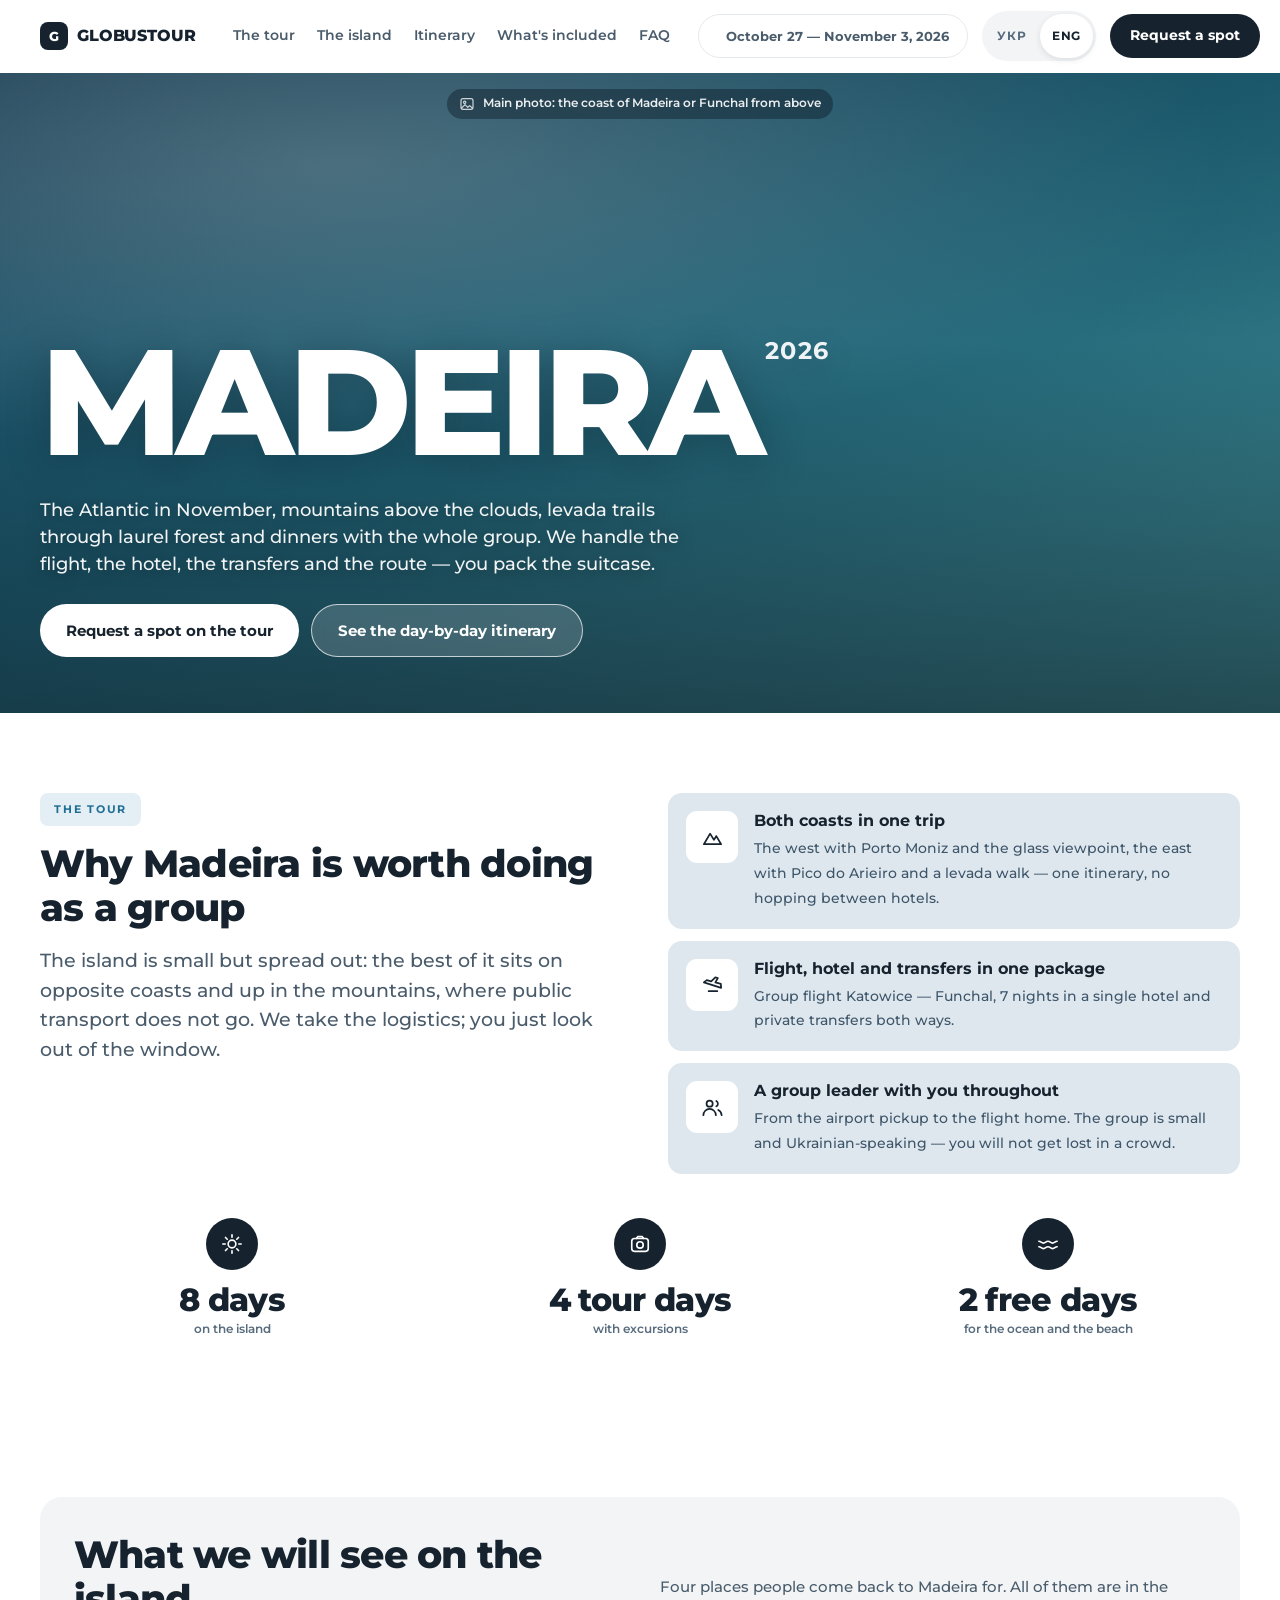
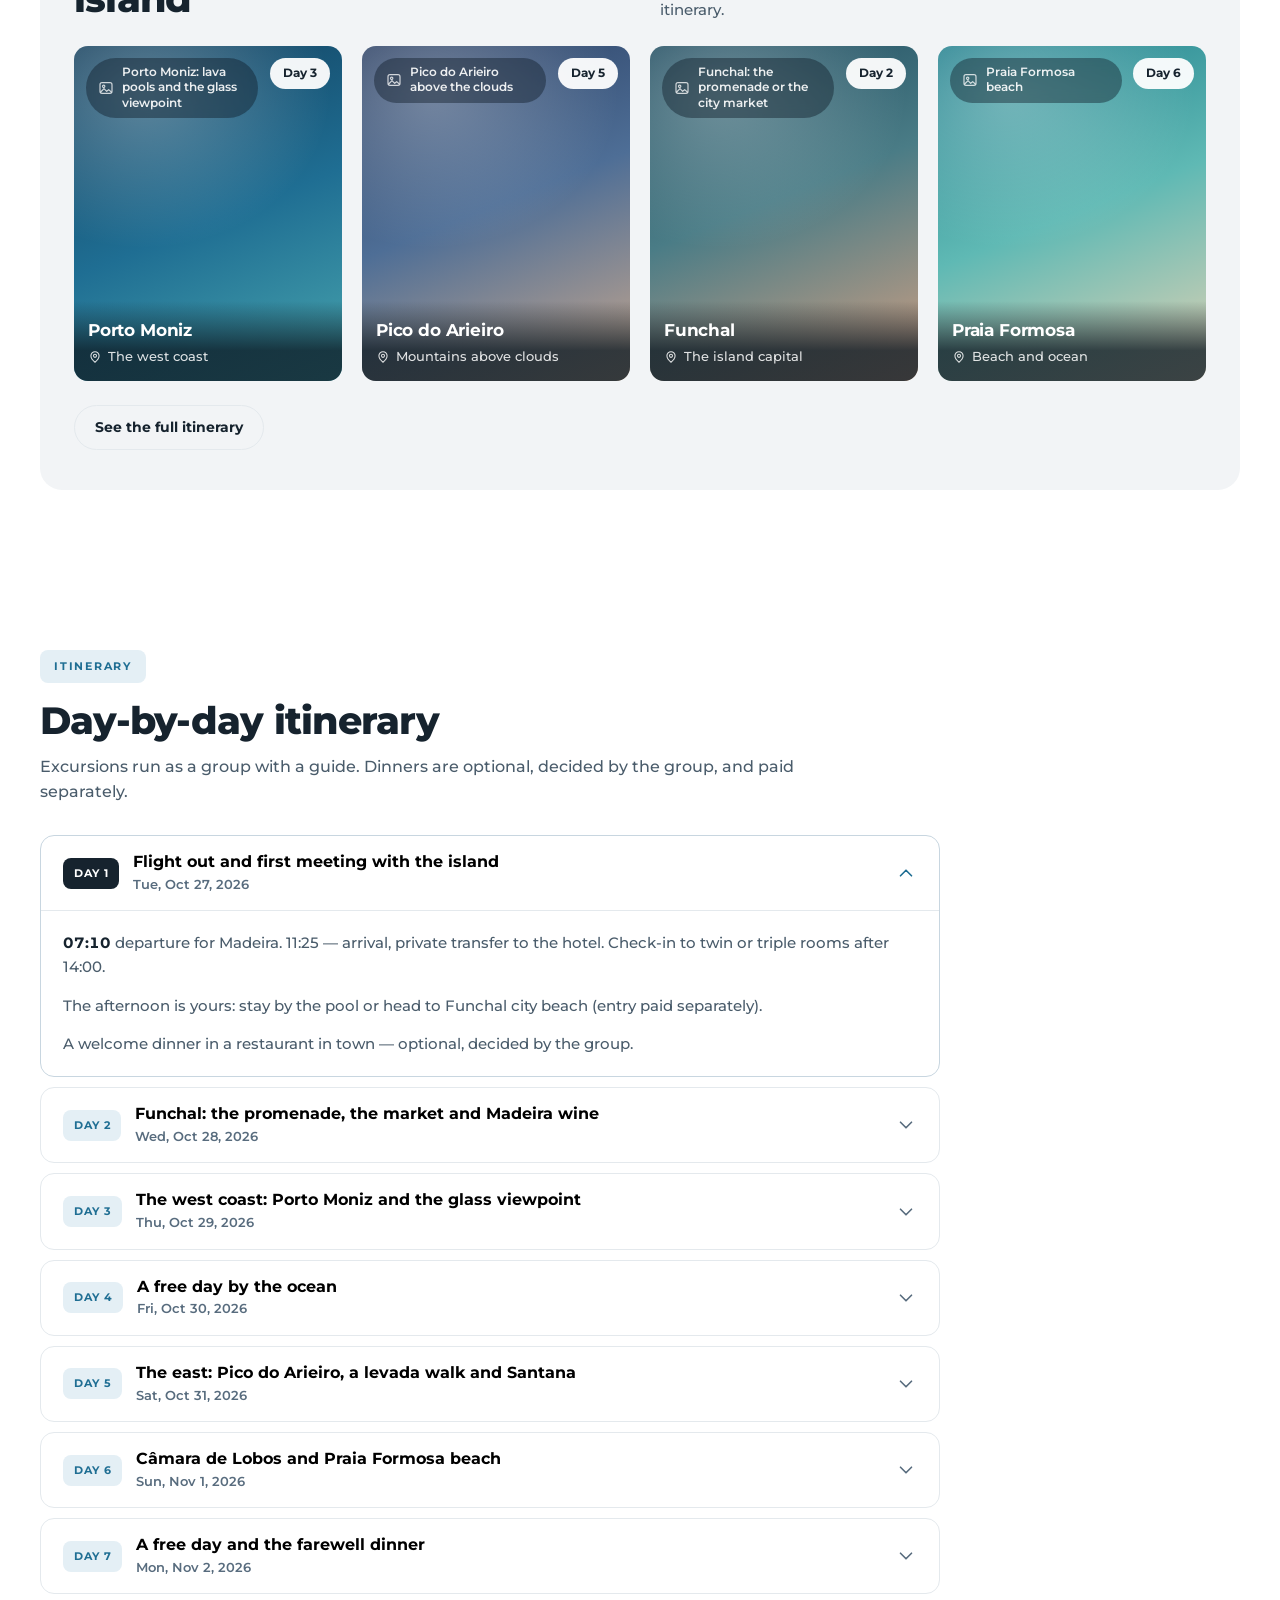
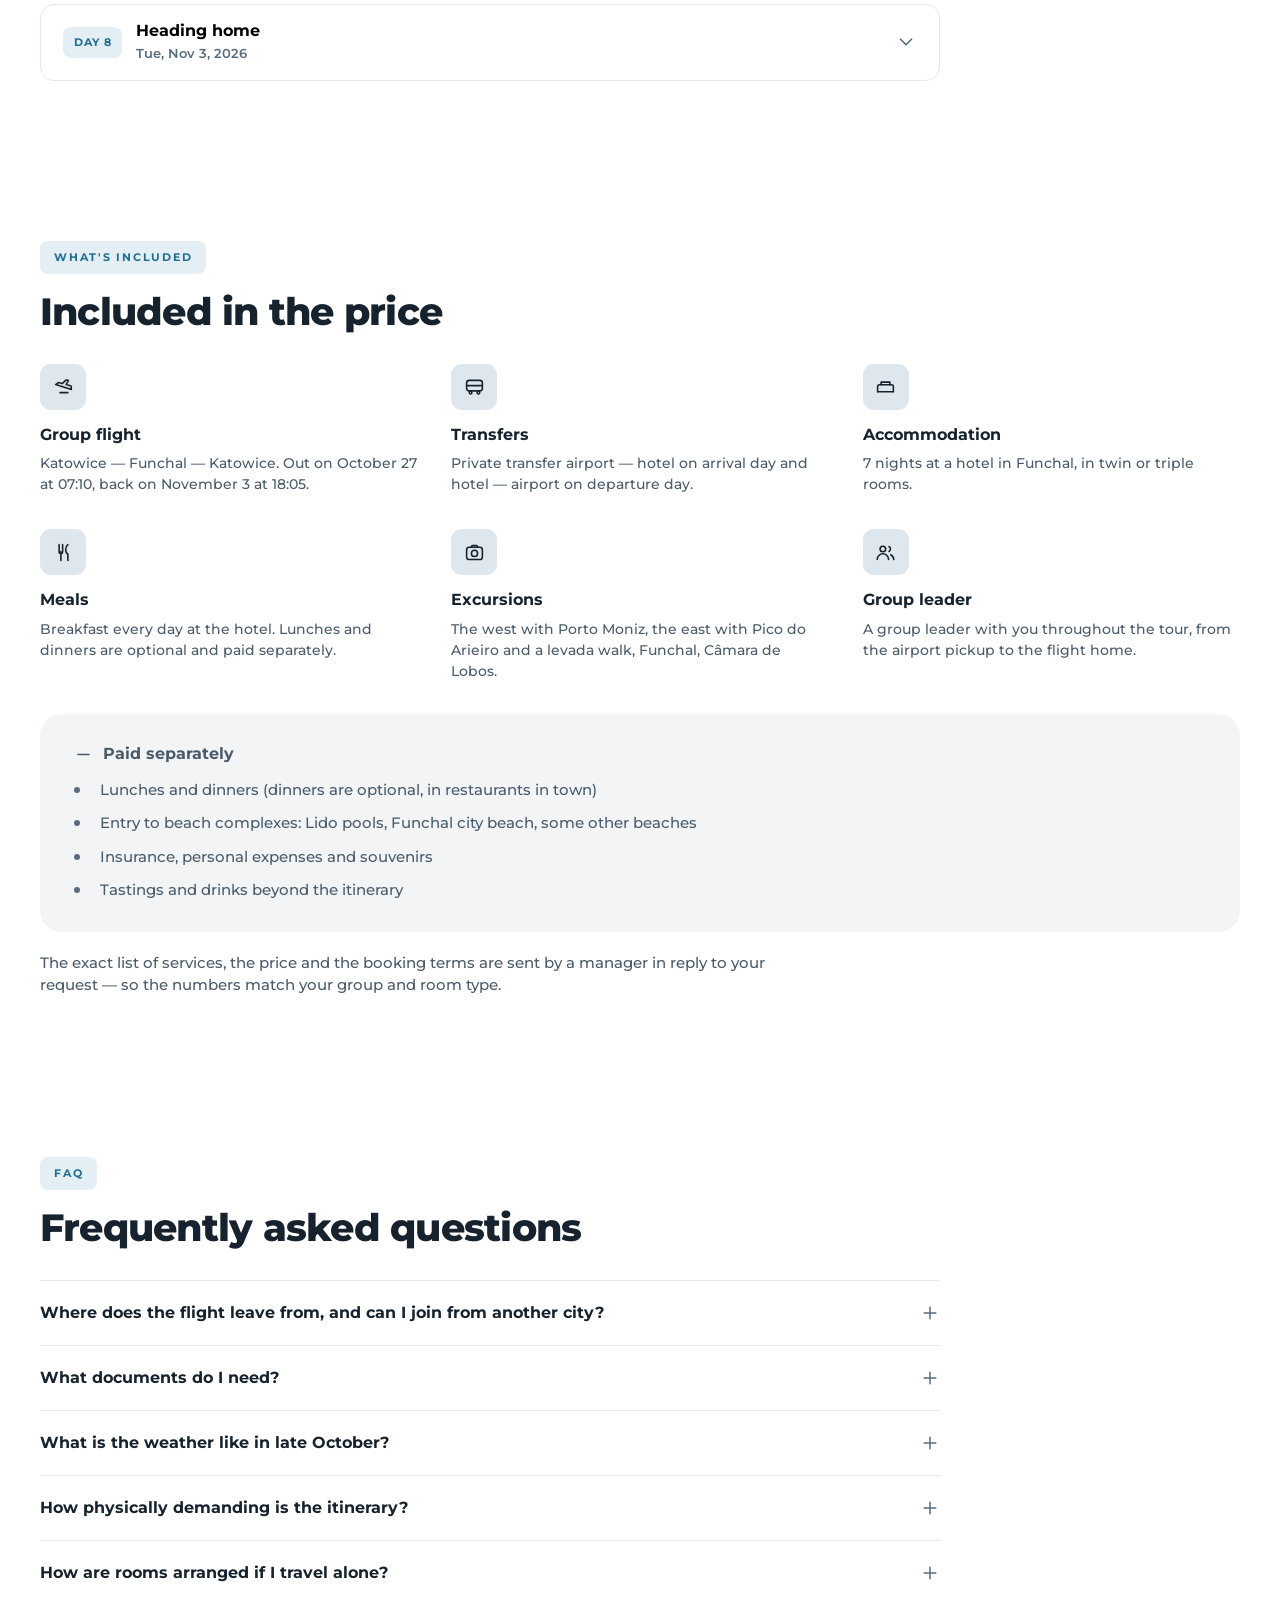
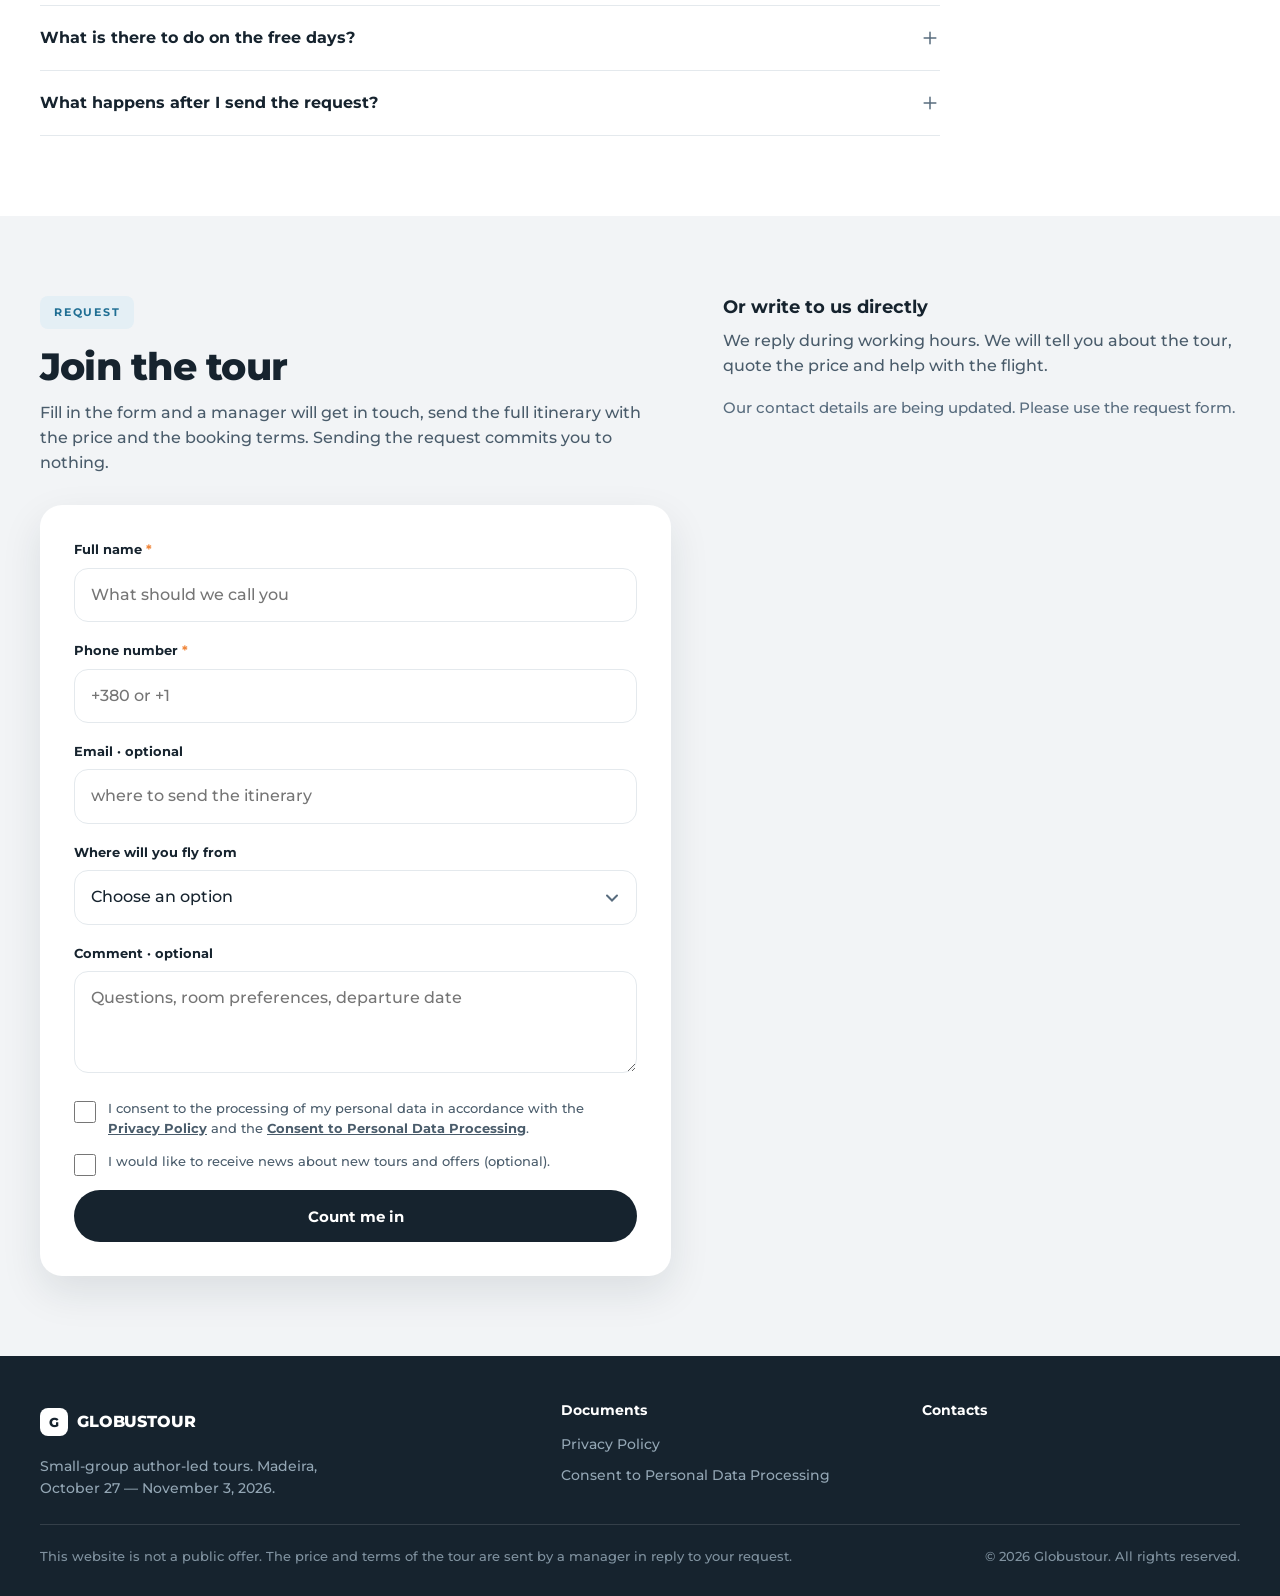
==== commit cd6ea8cf: "Доведено до стану «лишилися хостинг і власні дані» Оформлення - порожні слоти фото більше не сірі пл" ====
--- a/madeira/index.html
+++ b/madeira/index.html
@@ -10,21 +10,28 @@
 <meta property="og:type" content="website">
 <meta property="og:title" id="ogTitle" content="Авторський тур на Мадейру · 27 жовтня — 3 листопада 2026">
 <meta property="og:description" id="ogDesc" content="Вісім днів на Мадейрі з невеликою українською групою.">
+<meta property="og:image" id="ogImage" content="og.png">
+<meta property="og:image:width" content="1200">
+<meta property="og:image:height" content="630">
+<meta name="twitter:card" content="summary_large_image">
+<link rel="canonical" id="canonical" href="./">
+<link rel="apple-touch-icon" href="apple-touch-icon.png">
 <link rel="alternate" hreflang="uk" href="./?lang=ua">
 <link rel="alternate" hreflang="en" href="./?lang=en">
-<link rel="preconnect" href="https://fonts.googleapis.com">
-<link rel="preconnect" href="https://fonts.gstatic.com" crossorigin>
-<link href="https://fonts.googleapis.com/css2?family=Montserrat:wght@500;600;700;800&display=swap" rel="stylesheet">
+<link rel="preload" as="font" type="font/woff2" href="fonts/montserrat-800-cyrillic.woff2" crossorigin>
+<link rel="stylesheet" href="fonts.css">
 <link rel="stylesheet" href="styles.css">
 </head>
 <body>
+
+<a class="skip" href="#top">Перейти до вмісту</a>
 
 <header class="hdr" id="hdr">
   <div class="wrap hdr__in">
     <a class="logo" href="#top"><span class="logo__m" aria-hidden="true">G</span>GLOBUSTOUR</a>
     <nav class="nav" aria-label="Розділи сторінки">
       <a href="#why"      data-nav="about"></a>
-      <a href="#spots"    data-nav="us"></a>
+      <a href="#spots"    data-nav="spots"></a>
       <a href="#program"  data-nav="program"></a>
       <a href="#includes" data-nav="includes"></a>
       <a href="#reviews"  data-nav="reviews" id="navReviews"></a>
@@ -83,6 +90,7 @@
   </div>
 </footer>
 
+<script type="application/ld+json" id="ldjson">{}</script>
 <script src="content.js"></script>
 <script src="app.js"></script>
 </body>
--- a/madeira/fonts.css
+++ b/madeira/fonts.css
@@ -0,0 +1,17 @@
+/* Montserrat, SIL Open Font License 1.1 — див. fonts/LICENSE.txt */
+@font-face{font-family:'Montserrat';font-style:normal;font-weight:500;font-display:swap;src:url('fonts/montserrat-500-cyrillic-ext.woff2') format('woff2');unicode-range:U+0460-052F, U+1C80-1C8A, U+20B4, U+2DE0-2DFF, U+A640-A69F, U+FE2E-FE2F}
+@font-face{font-family:'Montserrat';font-style:normal;font-weight:500;font-display:swap;src:url('fonts/montserrat-500-cyrillic.woff2') format('woff2');unicode-range:U+0301, U+0400-045F, U+0490-0491, U+04B0-04B1, U+2116}
+@font-face{font-family:'Montserrat';font-style:normal;font-weight:500;font-display:swap;src:url('fonts/montserrat-500-latin-ext.woff2') format('woff2');unicode-range:U+0100-02BA, U+02BD-02C5, U+02C7-02CC, U+02CE-02D7, U+02DD-02FF, U+0304, U+0308, U+0329, U+1D00-1DBF, U+1E00-1E9F, U+1EF2-1EFF, U+2020, U+20A0-20AB, U+20AD-20C0, U+2113, U+2C60-2C7F, U+A720-A7FF}
+@font-face{font-family:'Montserrat';font-style:normal;font-weight:500;font-display:swap;src:url('fonts/montserrat-500-latin.woff2') format('woff2');unicode-range:U+0000-00FF, U+0131, U+0152-0153, U+02BB-02BC, U+02C6, U+02DA, U+02DC, U+0304, U+0308, U+0329, U+2000-206F, U+20AC, U+2122, U+2191, U+2193, U+2212, U+2215, U+FEFF, U+FFFD}
+@font-face{font-family:'Montserrat';font-style:normal;font-weight:600;font-display:swap;src:url('fonts/montserrat-600-cyrillic-ext.woff2') format('woff2');unicode-range:U+0460-052F, U+1C80-1C8A, U+20B4, U+2DE0-2DFF, U+A640-A69F, U+FE2E-FE2F}
+@font-face{font-family:'Montserrat';font-style:normal;font-weight:600;font-display:swap;src:url('fonts/montserrat-600-cyrillic.woff2') format('woff2');unicode-range:U+0301, U+0400-045F, U+0490-0491, U+04B0-04B1, U+2116}
+@font-face{font-family:'Montserrat';font-style:normal;font-weight:600;font-display:swap;src:url('fonts/montserrat-600-latin-ext.woff2') format('woff2');unicode-range:U+0100-02BA, U+02BD-02C5, U+02C7-02CC, U+02CE-02D7, U+02DD-02FF, U+0304, U+0308, U+0329, U+1D00-1DBF, U+1E00-1E9F, U+1EF2-1EFF, U+2020, U+20A0-20AB, U+20AD-20C0, U+2113, U+2C60-2C7F, U+A720-A7FF}
+@font-face{font-family:'Montserrat';font-style:normal;font-weight:600;font-display:swap;src:url('fonts/montserrat-600-latin.woff2') format('woff2');unicode-range:U+0000-00FF, U+0131, U+0152-0153, U+02BB-02BC, U+02C6, U+02DA, U+02DC, U+0304, U+0308, U+0329, U+2000-206F, U+20AC, U+2122, U+2191, U+2193, U+2212, U+2215, U+FEFF, U+FFFD}
+@font-face{font-family:'Montserrat';font-style:normal;font-weight:700;font-display:swap;src:url('fonts/montserrat-700-cyrillic-ext.woff2') format('woff2');unicode-range:U+0460-052F, U+1C80-1C8A, U+20B4, U+2DE0-2DFF, U+A640-A69F, U+FE2E-FE2F}
+@font-face{font-family:'Montserrat';font-style:normal;font-weight:700;font-display:swap;src:url('fonts/montserrat-700-cyrillic.woff2') format('woff2');unicode-range:U+0301, U+0400-045F, U+0490-0491, U+04B0-04B1, U+2116}
+@font-face{font-family:'Montserrat';font-style:normal;font-weight:700;font-display:swap;src:url('fonts/montserrat-700-latin-ext.woff2') format('woff2');unicode-range:U+0100-02BA, U+02BD-02C5, U+02C7-02CC, U+02CE-02D7, U+02DD-02FF, U+0304, U+0308, U+0329, U+1D00-1DBF, U+1E00-1E9F, U+1EF2-1EFF, U+2020, U+20A0-20AB, U+20AD-20C0, U+2113, U+2C60-2C7F, U+A720-A7FF}
+@font-face{font-family:'Montserrat';font-style:normal;font-weight:700;font-display:swap;src:url('fonts/montserrat-700-latin.woff2') format('woff2');unicode-range:U+0000-00FF, U+0131, U+0152-0153, U+02BB-02BC, U+02C6, U+02DA, U+02DC, U+0304, U+0308, U+0329, U+2000-206F, U+20AC, U+2122, U+2191, U+2193, U+2212, U+2215, U+FEFF, U+FFFD}
+@font-face{font-family:'Montserrat';font-style:normal;font-weight:800;font-display:swap;src:url('fonts/montserrat-800-cyrillic-ext.woff2') format('woff2');unicode-range:U+0460-052F, U+1C80-1C8A, U+20B4, U+2DE0-2DFF, U+A640-A69F, U+FE2E-FE2F}
+@font-face{font-family:'Montserrat';font-style:normal;font-weight:800;font-display:swap;src:url('fonts/montserrat-800-cyrillic.woff2') format('woff2');unicode-range:U+0301, U+0400-045F, U+0490-0491, U+04B0-04B1, U+2116}
+@font-face{font-family:'Montserrat';font-style:normal;font-weight:800;font-display:swap;src:url('fonts/montserrat-800-latin-ext.woff2') format('woff2');unicode-range:U+0100-02BA, U+02BD-02C5, U+02C7-02CC, U+02CE-02D7, U+02DD-02FF, U+0304, U+0308, U+0329, U+1D00-1DBF, U+1E00-1E9F, U+1EF2-1EFF, U+2020, U+20A0-20AB, U+20AD-20C0, U+2113, U+2C60-2C7F, U+A720-A7FF}
+@font-face{font-family:'Montserrat';font-style:normal;font-weight:800;font-display:swap;src:url('fonts/montserrat-800-latin.woff2') format('woff2');unicode-range:U+0000-00FF, U+0131, U+0152-0153, U+02BB-02BC, U+02C6, U+02DA, U+02DC, U+0304, U+0308, U+0329, U+2000-206F, U+20AC, U+2122, U+2191, U+2193, U+2212, U+2215, U+FEFF, U+FFFD}
--- a/madeira/styles.css
+++ b/madeira/styles.css
@@ -6,7 +6,7 @@
 :root{
   --font:'Montserrat',-apple-system,BlinkMacSystemFont,'Segoe UI',Roboto,Helvetica,sans-serif;
 
-  --ink:#16232E; --ink2:#4A5C6B; --muted:#8395A3;
+  --ink:#16232E; --ink2:#4A5C6B; --muted:#586C7E;
   --bg:#FFFFFF; --soft:#F2F4F6; --card:#DFE7EE; --line:#E4E9ED;
   --dark:#16232E; --dark-2:#22374A;
   --accent:#1F6E93; --accent-soft:#E4EFF5;
@@ -27,6 +27,12 @@
 :focus-visible{ outline:3px solid var(--accent); outline-offset:3px; border-radius:6px }
 [hidden]{ display:none !important }
 .sr{ position:absolute; width:1px; height:1px; overflow:hidden; clip:rect(0 0 0 0) }
+.skip{
+  position:absolute; left:20px; top:-60px; z-index:100;
+  background:var(--dark); color:#fff; padding:12px 20px; border-radius:0 0 var(--r) var(--r);
+  font-size:14px; font-weight:700; transition:top .18s;
+}
+.skip:focus{ top:0 }
 
 .wrap{ width:100%; max-width:1240px; margin:0 auto; padding:0 20px }
 .sec{ padding:56px 0 }
@@ -68,11 +74,30 @@
 /* ---------- фото-слот ---------- */
 .ph{ position:relative; overflow:hidden; border-radius:var(--r); background:var(--card) }
 .ph img{ width:100%; height:100%; object-fit:cover }
-.ph--empty{ display:grid; place-items:center; min-height:170px }
-.ph__cap{ display:grid; justify-items:center; gap:6px; text-align:center; padding:18px; max-width:270px; color:#7A8D9C }
-.ph__cap svg{ width:22px; height:22px; opacity:.65 }
-.ph__hint{ font-size:10.5px; font-weight:700; letter-spacing:.16em; text-transform:uppercase; opacity:.8 }
-.ph__txt{ font-size:12.5px; line-height:1.4 }
+
+/* Поки фото немає — не сіра пляма, а свій градієнт під кожне місце.
+   Підказку «місце для фото» можна вимкнути одним рядком у content.js. */
+.ph--empty{ display:grid; place-items:end center; min-height:170px; position:relative }
+.ph--empty::before{
+  content:''; position:absolute; inset:0;
+  background:radial-gradient(120% 80% at 26% 14%, rgba(255,255,255,.30) 0%, rgba(255,255,255,0) 58%);
+}
+.ph--empty[data-slot="hero"]   { background:linear-gradient(158deg,#1B4C68 0%,#22738A 46%,#4FA9AE 100%) }
+.ph--empty[data-slot="west"]   { background:linear-gradient(158deg,#123E5C 0%,#1F6E93 52%,#49A6AE 100%) }
+.ph--empty[data-slot="peak"]   { background:linear-gradient(158deg,#2A3F63 0%,#4E6E96 48%,#C9A98E 100%) }
+.ph--empty[data-slot="funchal"]{ background:linear-gradient(158deg,#1D4A5E 0%,#4A7C86 46%,#D3A183 100%) }
+.ph--empty[data-slot="beach"]  { background:linear-gradient(158deg,#1F7E8C 0%,#5FB9B4 50%,#E4D3B4 100%) }
+.ph--empty[data-slot="host"]   { background:linear-gradient(158deg,#22374A 0%,#4A7C86 100%) }
+.ph__cap{
+  position:relative; z-index:1; display:flex; align-items:center; gap:8px;
+  margin:0 0 12px; padding:7px 12px; border-radius:var(--r-pill);
+  background:rgba(12,26,36,.42); -webkit-backdrop-filter:blur(6px); backdrop-filter:blur(6px);
+  color:rgba(255,255,255,.9); text-align:left; max-width:calc(100% - 24px);
+}
+.ph__cap svg{ width:16px; height:16px; flex:none; opacity:.85 }
+.ph__hint{ display:none }
+.ph__txt{ font-size:11.5px; line-height:1.35; font-weight:600 }
+.no-hints .ph__cap{ display:none }
 
 /* ---------- шапка ---------- */
 .hdr{
@@ -85,8 +110,8 @@
 .logo{ display:flex; align-items:center; gap:9px; min-height:44px; font-weight:800; font-size:16px; letter-spacing:-.01em }
 .logo__m{ width:28px; height:28px; border-radius:8px; background:var(--dark); flex:none;
   display:grid; place-items:center; color:#fff; font-size:13px; font-weight:800 }
-.nav{ display:none; gap:26px; margin-left:26px }
-.nav a{ font-size:14px; font-weight:600; color:var(--ink2) }
+.nav{ display:none; gap:22px; margin-left:24px }
+.nav a{ font-size:14px; font-weight:600; color:var(--ink2); white-space:nowrap }
 .nav a:hover{ color:var(--ink) }
 .grow{ flex:1 }
 .datepill{
@@ -108,13 +133,13 @@
 /* ---------- герой ---------- */
 .hero{ position:relative; padding:0 }
 .hero__ph{ border-radius:0; min-height:520px }
-.hero__ph.ph--empty{ background:linear-gradient(158deg,#26516B 0%,#2E7E92 48%,#6FB6BC 100%) }
-.hero__ph.ph--empty .ph__cap{ display:none }
+.hero__ph.ph--empty{ place-items:start center }
+.hero__ph.ph--empty .ph__cap{ margin:16px 0 0 }
 .hero__ph::after{
   content:''; position:absolute; inset:0;
   background:linear-gradient(180deg,rgba(12,26,36,.30) 0%,rgba(12,26,36,.20) 42%,rgba(12,26,36,.66) 100%);
 }
-.hero__over{ position:absolute; inset:0; z-index:2; display:flex; align-items:flex-end; padding-bottom:72px }
+.hero__over{ position:absolute; inset:0; z-index:2; display:flex; align-items:flex-end; padding-bottom:48px }
 .hero__word{
   display:flex; align-items:flex-start; gap:6px;
   font-size:clamp(50px,14vw,150px); font-weight:800; letter-spacing:-.045em; line-height:1.14; color:#fff;
@@ -126,8 +151,6 @@
 .hero__cta{ display:flex; flex-wrap:wrap; gap:12px; margin-top:26px }
 .hero__cta .btn--primary{ background:#fff; color:var(--ink) }
 .hero__cta .btn--primary:hover{ background:#EDF2F5 }
-.hero__note{ position:absolute; left:0; right:0; bottom:14px; z-index:3; text-align:center; padding:0 20px;
-  font-size:10.5px; font-weight:700; letter-spacing:.12em; text-transform:uppercase; color:rgba(255,255,255,.66) }
 
 /* ---------- чому з нами ---------- */
 .why{ display:grid; gap:30px }
@@ -162,7 +185,8 @@
 .spots__g{ display:grid; gap:16px }
 .spot{ position:relative; border-radius:var(--r); overflow:hidden; background:#fff }
 .spot .ph{ aspect-ratio:4/5; border-radius:0 }
-.spot .ph--empty .ph__cap{ padding-bottom:76px }
+.spot .ph--empty{ place-items:start start }
+.spot .ph--empty .ph__cap{ margin:12px; max-width:calc(100% - 96px) }
 .spot__badge{
   position:absolute; top:12px; right:12px; z-index:2; background:rgba(255,255,255,.94);
   border-radius:var(--r-pill); padding:7px 13px; font-size:11.5px; font-weight:700; color:var(--ink);
@@ -266,7 +290,7 @@
   transition:border-color .15s, box-shadow .15s;
 }
 .f textarea{ min-height:92px; resize:vertical; line-height:1.5 }
-.f select{ appearance:none; background-image:url("data:image/svg+xml;charset=utf-8,%3Csvg xmlns='http://www.w3.org/2000/svg' viewBox='0 0 24 24' fill='none' stroke='%238395A3' stroke-width='2.4' stroke-linecap='round'%3E%3Cpath d='M6 9l6 6 6-6'/%3E%3C/svg%3E"); background-repeat:no-repeat; background-position:right 14px center; background-size:20px; padding-right:44px }
+.f select{ appearance:none; background-image:url("data:image/svg+xml;charset=utf-8,%3Csvg xmlns='http://www.w3.org/2000/svg' viewBox='0 0 24 24' fill='none' stroke='%23586C7E' stroke-width='2.4' stroke-linecap='round'%3E%3Cpath d='M6 9l6 6 6-6'/%3E%3C/svg%3E"); background-repeat:no-repeat; background-position:right 14px center; background-size:20px; padding-right:44px }
 .f input:focus,.f select:focus,.f textarea:focus{ outline:none; border-color:var(--accent); box-shadow:0 0 0 4px rgba(31,110,147,.14) }
 .f.has-error input,.f.has-error select,.f.has-error textarea{ border-color:#D8382A; background:#FDECEA }
 .err{ display:none; margin-top:7px; font-size:13px; font-weight:700; color:#D8382A }
@@ -303,7 +327,7 @@
 .ftr__top{ display:grid; gap:26px; padding-bottom:24px; border-bottom:1px solid rgba(255,255,255,.13) }
 .ftr__col b{ display:block; margin-bottom:12px; color:#fff }
 .ftr__col ul{ list-style:none; display:grid; gap:9px }
-.ftr__bot{ padding-top:22px; display:grid; gap:8px; font-size:12.5px; opacity:.72 }
+.ftr__bot{ padding-top:22px; display:grid; gap:8px; font-size:12.5px; opacity:.85 }
 
 /* ---------- юридичні сторінки ---------- */
 .doc{ padding:36px 0 64px; max-width:760px }
@@ -349,10 +373,12 @@
   .ftr__bot{ grid-template-columns:1fr auto; align-items:center }
   .doc h1{ font-size:38px }
 }
-@media (min-width:1040px){
+@media (min-width:1000px){
   .nav{ display:flex }
+  .hdr .btn{ display:inline-flex }
+}
+@media (min-width:1280px){
   .datepill{ display:inline-flex }
-  .hdr .btn{ display:inline-flex }
 }
 @media (prefers-reduced-motion:reduce){
   *{ transition:none !important; animation:none !important }
